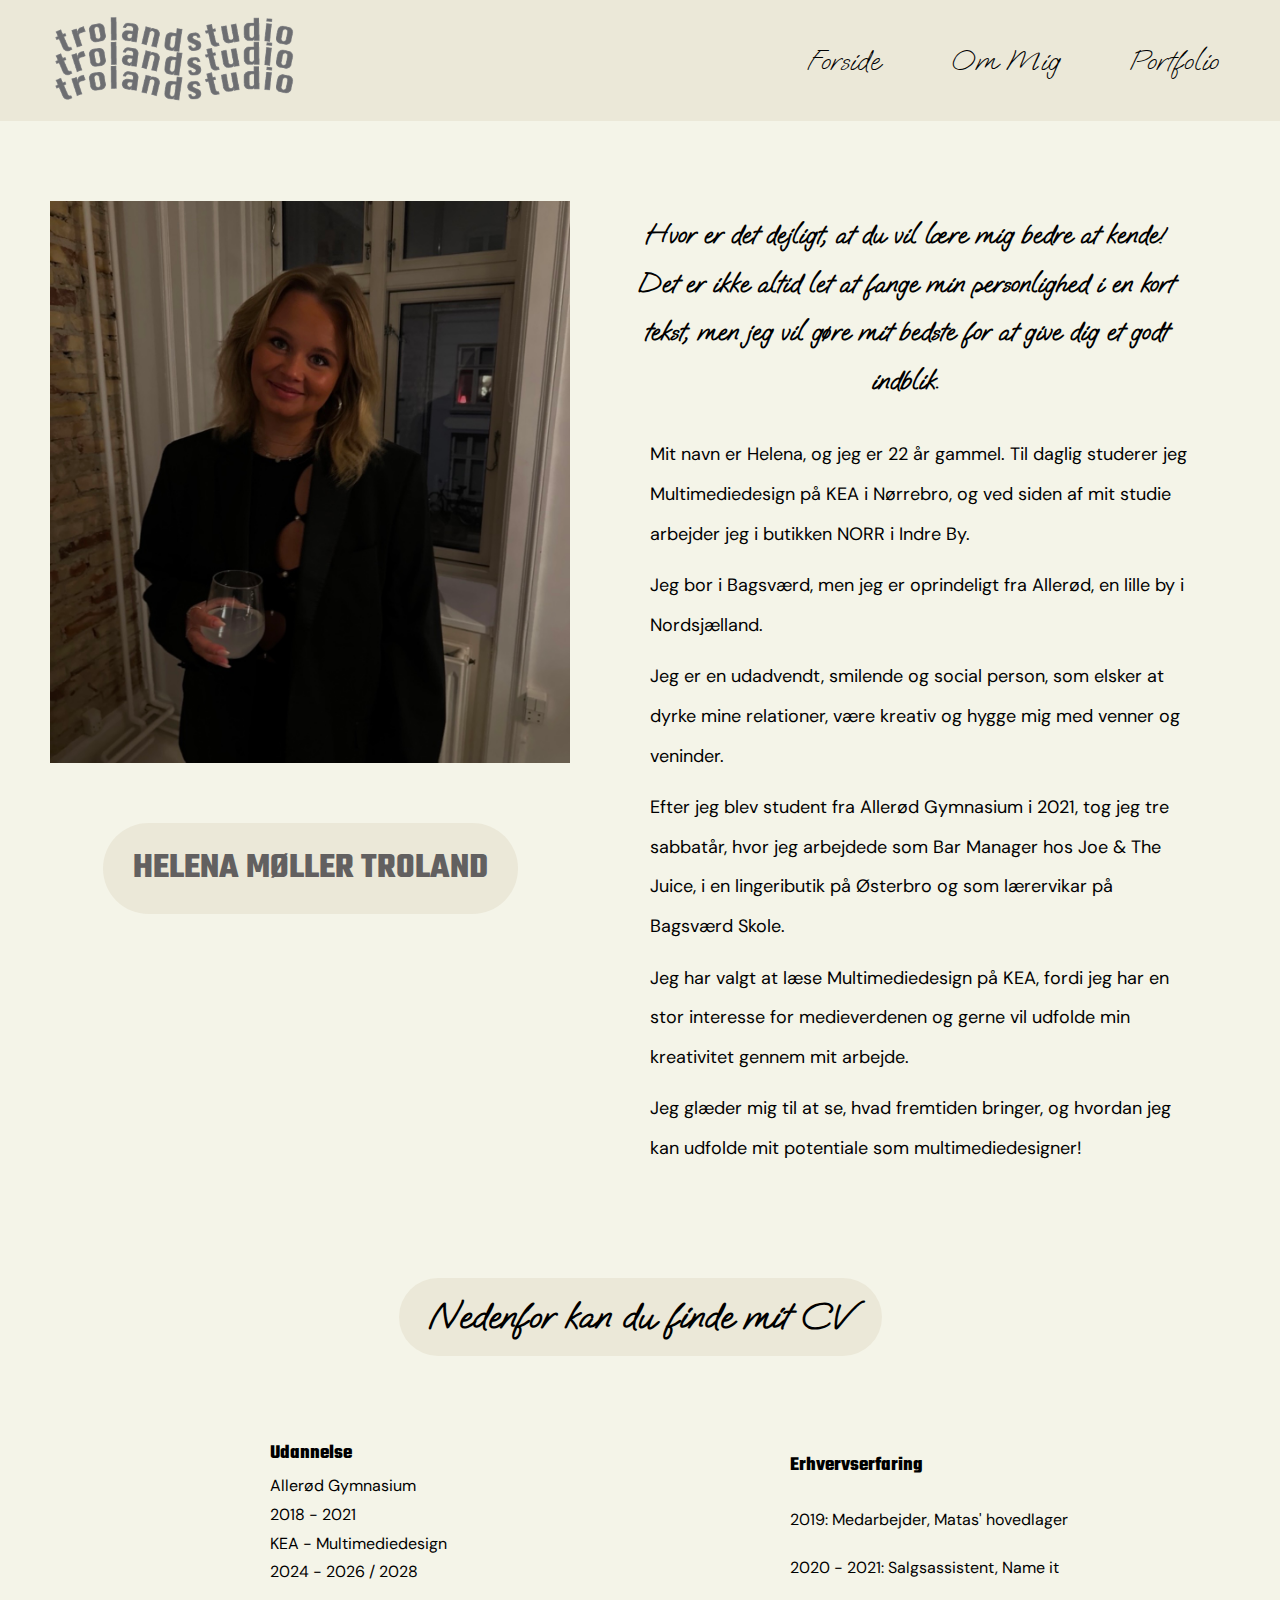
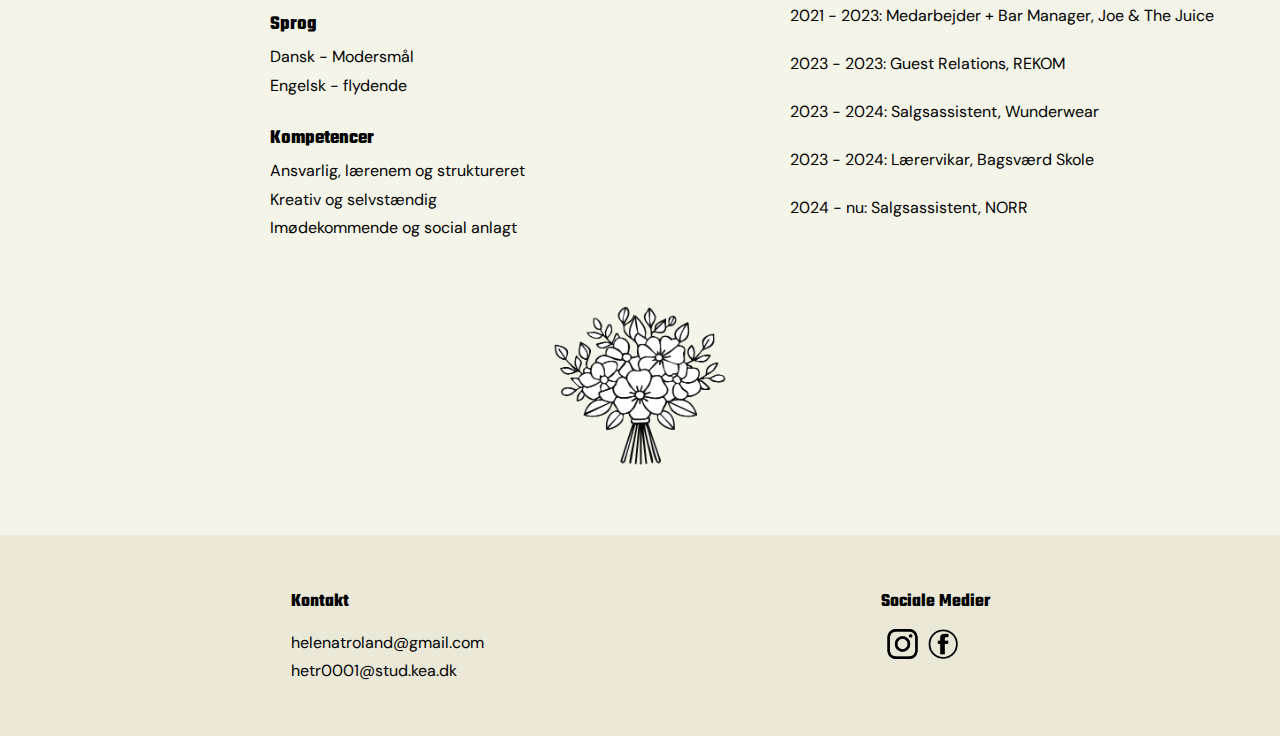
==== om mig.html @ 37560199 "ændringer" ====
<!DOCTYPE html>
<html lang="da">
  <head>
    <meta charset="UTF-8" />
    <meta name="viewport" content="width=device-width, initial-scale=1.0" />
    <!-- css -->
    <link rel="stylesheet" href="css/generel.css" />
    <link rel="stylesheet" href="css/style.css" />
    <!-- Fonte -->
    <link rel="preconnect" href="https://fonts.googleapis.com">
    <link rel="preconnect" href="https://fonts.gstatic.com" crossorigin>
    <link href="https://fonts.googleapis.com/css2?family=DM+Sans:ital,opsz,wght@0,9..40,100..1000;1,9..40,100..1000&family=Oooh+Baby&family=Teko:wght@300..700&display=swap" rel="stylesheet">
    <!-- Favicon -->
    <link rel="apple-touch-icon" sizes="180x180" href="favicon_io/apple-touch-icon.png">
    <link rel="icon" type="image/png" sizes="32x32" href="/favicon_io/favicon-32x32.png">
    <link rel="icon" type="image/png" sizes="16x16" href="favicon_io/favicon-16x16.png">
    <link rel="manifest" href="favicon_io/site.webmanifest">


    <title>Om Mig</title>
  </head>
  <body>
    <header>
      <div class="logo">
        <img src="billeder/logo_2.webp" alt="logo" />
      </div>
      <nav>
        <ul class="menu">
          <li>
            <a href="index.html" class="button-link">Forside</a>
          </li>
          <li>
            <a href="om mig.html" class="button-link">Om Mig</a>
          </li>
          <li>
            <a href="portfolio.html" class="button-link">Portfolio</a>
          </li>
        </ul>
        <div class="burger">
          <div class="line"></div>
          <div class="line"></div>
          <div class="line"></div>
        </div>
      </nav>
    </header>

  <body>
    <main>
      <div class="praesentation">
        <div class="portraet">
          <img src="billeder/portraet.webp" alt="portraet">
          <div class="navn_h1">
            <h1>HELENA MØLLER TROLAND</h1>
          </div>
        </div>
        <div class="om_mig_tekst">
          <div class="om_mig_tekst_1">
            <h2>Hvor er det dejligt, at du vil lære mig bedre at kende! Det er ikke altid let at fange min personlighed i en kort tekst, men jeg vil gøre mit bedste for at give dig et godt indblik.</h2>
          </div>
          <div class="om_mig_tekst_2">
            <p>Mit navn er Helena, og jeg er 22 år gammel. Til daglig studerer jeg Multimediedesign på KEA i Nørrebro, og ved siden af mit studie arbejder jeg i butikken NORR i Indre By.</p>
            <p>Jeg bor i Bagsværd, men jeg er oprindeligt fra Allerød, en lille by i Nordsjælland.</p>
            <p>Jeg er en udadvendt, smilende og social person, som elsker at dyrke mine relationer, være kreativ og hygge mig med venner og veninder.</p>
            <p>Efter jeg blev student fra Allerød Gymnasium i 2021, tog jeg tre sabbatår, hvor jeg arbejdede som Bar Manager hos Joe & The Juice, i en lingeributik på Østerbro og som lærervikar på Bagsværd Skole.</p>
            <p>Jeg har valgt at læse Multimediedesign på KEA, fordi jeg har en stor interesse for medieverdenen og gerne vil udfolde min kreativitet gennem mit arbejde.</p>
            <p>Jeg glæder mig til at se, hvad fremtiden bringer, og hvordan jeg kan udfolde mit potentiale som multimediedesigner!</p>
          </div>
        </div> 
  </div> 
<div class="cv">
  <div class="cv_h2">
    <h2>Nedenfor kan du finde mit CV</h2>
  </div>

  <div class="cv_content">
    <div class="venstre_cv">
      <div class="uddannelse">
        <h3>Udannelse</h3>
        <p>Allerød Gymnasium</p>
        <p>2018 - 2021</p>
        <p>KEA - Multimediedesign</p>
        <p>2024 - 2026 / 2028</p>
      </div>

      <div class="Sprog">
        <h3>Sprog</h3>
        <p>Dansk - Modersmål</p>
        <p>Engelsk - flydende</p>
      </div>

      <div class="Kompetencer">
        <h3>Kompetencer</h3>
        <p>Ansvarlig, lærenem og struktureret</p>
        <p>Kreativ og selvstændig</p>
        <p>Imødekommende og social anlagt</p>
      </div>
    </div>

    <div class="hoejre_cv">
      <div class="Erhvervserfaring">
        <h3>Erhvervserfaring</h3>
        <p>2019: Medarbejder, Matas' hovedlager</p>
        <p>2020 - 2021: Salgsassistent, Name it</p>
        <p>2021 - 2023: Medarbejder + Bar Manager, Joe & The Juice</p>
        <p>2023 - 2023: Guest Relations, REKOM</p>
        <p>2023 - 2024: Salgsassistent, Wunderwear</p>
        <p>2023 - 2024: Lærervikar, Bagsværd Skole</p>
        <p>2024 - nu: Salgsassistent, NORR</p>
      </div>
    </div>
  </div>
</div>
<div class="blomster">
  <img src="billeder/blomster.webp" alt="blomster">
</div>
    </main>

    <footer>
      <div class="footer">
      <div class="kontakt">
      <h3>Kontakt</h3>
      <p>helenatroland@gmail.com</p>
      <p>hetr0001@stud.kea.dk</p>
      </div>
      <div class="sociale medier">
        <h3> Sociale Medier</h3>
        <div class="gridikoner">
        <a href="https://www.instagram.com/"><img src="billeder/instagram.webp" alt="instagram" /></a>
        <a href=" https://www.facebook.com/login/?next=https%3A%2F%2Fwww.facebook.com%2F%3Flocale%3Dda_DK"><img src="billeder/facebook.webp" alt="facebook" /></a>
      </div>
        </div>
      </div>
    </footer>
    <script src="menu.js"></script>
  </body>
</html>
---- css/generel.css ----
/*************** Reset *********************/
* {
  margin: 0;
  padding: 0;
  box-sizing: border-box;
}

/* Fonte */

/* H1 + H3 + H4 font */
.teko-normal {
  font-family: "Teko", serif;
  font-optical-sizing: auto;
  font-weight: 300;
  font-style: normal;
}
/* H2 font */
.oooh-baby-regular {
  font-family: "Oooh Baby", serif;
  font-weight: 400;
  font-style: normal;
}

/* P font */
.dm-sans-normal {
  font-family: "DM Sans", serif;
  font-optical-sizing: auto;
  font-weight: 400;
  font-style: normal;
}
/* billeder bliver sat til max-width 100% */
img {
  max-width: 100%;
}

/* styling af body på alle sider */
body {
  background-color: rgb(244, 244, 232);
}

h1 {
  font-family: "Teko", serif;
}

h2 {
  font-family: "Oooh Baby", serif;
}

h3 {
  font-family: "Teko", serif;
}

h4 {
  font-family: "Teko", serif;
}

p {
  font-family: "DM Sans", serif;
}

/* alle links */
ul,
ol {
  list-style: none;
  margin: 0;
  padding: 0;
}

/* logo */
.logo {
  position: absolute;
  width: 200px;
  aspect-ratio: 450/120;
  margin-top: -10px;
}

/* Menu */
header {
  position: relative;
  top: 0;
  align-items: center;
  padding: 22px;
  background-color: rgb(235, 232, 216);
}

nav {
  display: flex;
  align-items: center;
  margin: 20px;
  flex-direction: row-reverse;
}

.menu {
  display: none; /* Skjuler menuen som standard */
  flex-direction: column; /* Laver den vertikal */
  position: absolute;
  top: 100px;
  right: 20px;
  background-color: rgb(235, 232, 216);
  border-radius: 5px;
  padding: 10px;
  gap: 20px;
  z-index: 10;
  list-style: none;
}

.menu li {
  margin-right: 20px;
}
.button-link {
  display: inline-block;
  color: black;
  text-align: center;
  text-decoration: none;
  font-size: 30px;
  cursor: pointer;
  font-family: "Oooh Baby", serif;
  transition: transform 0.2s; /* Animation */
}

/* hover effekt på menu */
.button-link:hover {
  transform: scale(1.3);
}

/* burgermenu */
.burger {
  display: flex;
  flex-direction: column;
  justify-content: space-between;
  height: 25px;
  width: 30px;
  cursor: pointer;
  background-color: rgb(235, 232, 216);
}

.burger .line {
  height: 3px;
  width: 100%;
  background-color: black;
  border-radius: 5px;
  transition: all 0.3s;
}

/* hover effekt på burgermenu (de tre linjer) - forstørres, når musen bliver kørt over */
.burger:hover {
  transform: scale(1.3);
}

/* Når menuen er åben */
.menu.active {
  display: flex;
}

/* footer */
.footer {
  display: flex; /* Brug Flexbox for at opdele i kolonner */
  flex-direction: column; /* Kolonnerne stables vertikalt på mobile enheder */
  padding: 50px;
  text-align: center;
  background-color: rgb(235, 232, 216);
  width: 100%; /* Sikrer, at footeren strækker sig over hele bredden */
  margin-top: 50px;
  line-height: 1.8;
}

/* footer links tyling */
.kontakt,
.sociale-medier {
  margin-bottom: 20px; /* Afstand mellem de to sektioner */
}

.kontakt h3,
.sociale-medier h3 {
  margin-bottom: 10px; /* Lidt afstand under overskrifterne */
}

.gridikoner img {
  height: 30px; /* Sætter højden til 30px */
  width: auto; /* Bevarer proportionerne ved at justere bredden automatisk */
  margin-top: 10px;
}

/* hover effekt på logoerne - forstørres, når musen bliver kørt over */
.gridikoner img:hover {
  transform: scale(1.3);
}

/* Til computersite */
@media screen and (min-width: 768px) {
  /* logo forstørres i computersite */
  .logo {
    width: 300px;
    margin-top: -25px;
  }
  /* burgermenu fjernes i computersite */
  .burger {
    display: none;
  }

  /* normal menu i computerversion */
  .menu {
    display: flex; /* Gør menuen synlig hele tiden */
    flex-direction: row;
    position: static;
    background: none;
    gap: 50px;
    padding: 0;
  }

  /* ændring i footer, så der kommer to kolonner i computerversion */
  .footer {
    flex-direction: row; /* Kolonnerne vises side om side på desktop */
    justify-content: center; /* Centrerer de to sektioner */
    text-align: left; /* Justerer tekst til venstre på desktop */
  }

  .kontakt,
  .sociale-medier {
    margin-bottom: 0; /* Fjern margin mellem kolonnerne på desktop */
    width: 50%; /* Giver begge sektioner plads til at være side om side */
  }
}
---- css/style.css ----
/*************** Reset *********************/
* {
  margin: 0;
  padding: 0;
  box-sizing: border-box;
}

/* Forside */
.index_tekst {
  color: rgb(98, 96, 96);
  text-align: center;
  font-size: 16px;
  margin-top: 50px;
  margin-bottom: 40px;
  margin-left: 20px;
  margin-right: 20px;
}

.index_billede {
  aspect-ratio: 980/640;
  margin: 30px;
  margin-bottom: 70px;
}

.link_til_om_mig_tekst {
  font-size: 18px;
  margin: 30px;
  line-height: 1.8;
  text-align: center;
}

.om_mig_link {
  color: black;
  font-size: 20px;
  margin-top: 50px;
  background-color: rgb(235, 232, 216);
  padding: 3px 3px; /* Tilføjer afstand i baggrunden */
  border-radius: 70px; /* runder hjørnerne */
  margin: 70px;
  text-decoration: none;
  text-align: center;
}
/* hover effekt på 'om mig' linket, så det forstørres, når musen kører over */
.om_mig_link h3:hover {
  transform: scale(1.3);
}

/* Om mig side */
.navn_h1 {
  color: rgb(98, 96, 96);
  text-align: center;
  margin: 15px;
  font-size: 18px;
  background-color: rgb(235, 232, 216);
  padding: 3px 3px; /* Tilføjer afstand i baggrunden */
  border-radius: 70px; /* runder hjørnerne */
}
/* justering af overskriftsteksten */
.om_mig_tekst_1 {
  text-align: center;
  margin-left: 30px;
  margin-right: 30px;
  margin-top: 30px;
  margin-bottom: 30px;
  font-size: 18px;
  line-height: 1.8;
}

/* justering af teksten */
.om_mig_tekst_2 {
  font-size: 18px;
  line-height: 1.8;
  margin: 30px;
  text-align: left;
  margin-bottom: 20px;
}
/* afstand mellem sektionerne i teksten */
.om_mig_tekst_2 p {
  margin-bottom: 12px;
}

.blomster {
  aspect-ratio: 390/360;
  width: 30%;
  display: block; /* Gør billedet til et blokniveau-element */
  margin: 0 auto; /* Centrerer billedet horisontalt */
  max-width: 100%; /* Sikrer, at billedet ikke bliver større end containeren */
}

/* Om mig side - CV */
/* CV container */
.cv {
  padding: 20px;
}
/* CV indhold */
.cv_content {
  display: flex; /* Brug Flexbox for at opdele i kolonner */
  justify-content: space-between; /* Sørg for at kolonnerne er adskilt */
  gap: 20px; /* Giv lidt afstand mellem kolonnerne */
}

.cv_h2 {
  text-align: center;
  margin-top: 10px;
  margin-bottom: 60px;
  font-size: 22px;
  background-color: rgb(235, 232, 216);
  padding: 3px 3px; /* Tilføjer afstand i baggrunden */
  border-radius: 70px; /* runder hjørnerne */
}

/* Venstre kolonne */
.venstre_cv {
  flex: 1; /* Kolonnen fylder lige så meget som den anden */
}

/* Højre kolonne */
.hoejre_cv {
  flex: 1; /* Kolonnen fylder lige så meget som den anden */
}

.cv {
  line-height: 1.8;
  font-size: 15px;
  text-align: left;
}

.cv h3 {
  font-size: 20px;
}

/* Styling af individuelle sektioner til CV */
.uddannelse,
.Sprog,
.Kompetencer,
.Erhvervserfaring {
  margin-bottom: 20px; /* Afstand mellem sektioner */
}

/* justering på portfolio-siden */

/* justering af h1 på portfolio-siden */
.portfolio h1 {
  color: rgb(98, 96, 96);
  font-size: 60px;
  text-align: center;
  margin-top: 40px;
  margin-bottom: 10px;
}

/* justering af h2 på portfolio-siden */
.portfolio h2 {
  text-align: center;
  line-height: 1.8;
  margin-left: 25px;
  margin-right: 25px;
  margin-bottom: -10px; /* gør afstanden mindre mellem h2 og h4 overskriften */
}

.portfolio h3 {
  text-decoration: none; /* Sørger for, at der ikke er nogen understrikning */
  color: black;
  font-size: 22px;
  text-align: center;
  margin-top: 15px;
  margin-bottom: 20px;
  margin-left: 70px;
  margin-right: 70px;
  background-color: rgb(235, 232, 216);
  border-radius: 70px; /* runder hjørnerne */
}

/* hover effekt på de forskellige portfolio links til mine gamle sites, så linksene forstørres, når musen kører over */
.portfolio h3:hover {
  transform: scale(1.2);
}

/* fjerner stregen under linksene */
.portfolio a {
  text-decoration: none; /* Fjerner også stregen på eventuelle links */
}

/* justering af overskrifter til mine gamle sites på portfolio-side */
.portfolio h4 {
  font-size: 25px;
  text-align: center;
  margin-top: 60px;
  text-decoration: underline;
  margin-left: 20px;
  margin-right: 20px;
}

/* justering af p tekst på portfolio-side */
.portfolio p {
  line-height: 1.8;
  margin-left: 30px;
  margin-right: 30px;
  margin-top: 10px;
  margin-bottom: 20px;
}

/* justering af alle billeder på portfolio-siden */
.portfolio img {
  width: 90%;
  margin-left: 25px; /* centrerer billederne */
}

/* Til computersite */
@media screen and (min-width: 768px) {
  /* forstørrer og centrerer teksten i computersite - tekst del 1, forside */
  .index_tekst {
    width: 50%;
    text-align: center;
    margin: 0 auto; /* Centrer teksten */
    padding-top: 80px;
    font-size: 22px;
  }

  /* forstørrer billede og centerer det i computersite, forside */
  .index_billede {
    width: 800px;
    margin: 0 auto; /* Centrerer billedet vandret */
    display: block; /* Gør det muligt at centrere blok-elementer som billeder */
  }

  /* forstørrer og centrerer teksten i computersite - tekst del 2, forside */
  .link_til_om_mig_tekst {
    width: 70%; /* Juster bredden */
    margin: 0 auto; /* Vandret centrering */
    text-align: center; /* Centrer teksten inden i elementet */
    padding-top: 70px;
    padding-bottom: 30px;
    font-size: 20px;
  }

  /* gør teksten større og gør baggrunden omkring mindre + centrerer elementet på siden */
  .om_mig_link {
    font-size: 28px;
    display: block; /* Gør det til et blokniveau-element */
    padding: 5px 30px;
    margin: 20px auto; /* Centrerer elementet vandret */
    text-align: center; /* Centrerer teksten inden i elementet */
    width: fit-content; /* Begræns bredden til indholdet, så baggrunden ikke er kæmpe stor */
  }

  /* ændrer afstanden fra link til footer i computersite - KUN på forsiden! */
  .footer_kun_index {
    margin-top: 120px;
  }

  /* Rettelser på om 'mig side' til forstørrelse af billede og lave to kolonner */
  .praesentation {
    display: flex; /* Gør containeren fleksibel */
    justify-content: space-between; /* Fordeler pladsen mellem venstre og højre sektion */
    padding: 50px; /* Indre margin */
  }

  /* billede af mig - sat i den ene kolonne */
  .portraet {
    display: flex;
    flex-direction: column; /* Stabler billedet og navnet vertikalt */
    align-items: center; /* Centrerer både billedet og navnet */
    flex: 1; /* Tildeler plads til venstre sektion */
  }

  /* rettelser til om mig side til computersite */
  .portraet img {
    margin-top: 30px;
    width: 700px; /* Gør billedet større */
    height: auto; /* Bevarer billedets proportioner */
  }

  /* tekst med navn under billedet */
  .navn_h1 {
    margin-top: 60px; /* Skaber luft mellem billedet og navnet */
    text-align: center; /* Centrerer navnet */
    padding: 20px 30px;
  }

  /* samlede rettelser til de to tekster */
  .om_mig_tekst_1,
  .om_mig_tekst_2 {
    flex: 1; /* Giver lidt plads til teksten */
    max-width: 550px; /* Begrænser bredden af teksten */
    margin-bottom: 20px; /* Skaber afstand mellem de to tekstbokse */
  }
  /* rettelser til tekst 1 */
  .om_mig_tekst_1 {
    text-align: center;
    margin-top: 40px;
    margin-left: 60px;
  }

  /* rettelser til tekst 2 i computersite */
  .om_mig_tekst_2 {
    line-height: 2.2;
    margin-left: 80px;
  }

  /* rettelser til cv overskrift i computersite */
  .cv_h2 {
    font-size: 25px;
    display: block; /* Gør det til et blokniveau-element */
    padding: 5px 30px;
    margin: 20px auto; /* Centrerer elementet vandret */
    text-align: center; /* Centrerer teksten inden i elementet */
    width: fit-content; /* Begræns bredden til indholdet, så baggrunden ikke er kæmpe stor */
  }

  .cv_content {
    display: flex; /* Gør det muligt at bruge flexbox */
    justify-content: center; /* Centrerer kolonnerne */
    align-items: flex-start; /* Justerer indholdet i kolonnerne til toppen */
    font-size: 16px; /* gør skriften lidt større */
    margin-top: 80px; /* mere afstand mellem overskriften og teksten */
    gap: 50px; /* Afstand mellem kolonnerne */
    margin-left: 250px; /* rykker teksten ind på midten mens det stadig står læseligt fra venstre side */
  }
  .hoejre_cv {
    line-height: 3; /* øger afstanden mellem tekst, så det fylder mere og passer med venstre_cv i højden af linjerne */
  }

  .blomster {
    width: 15%;
  }
}
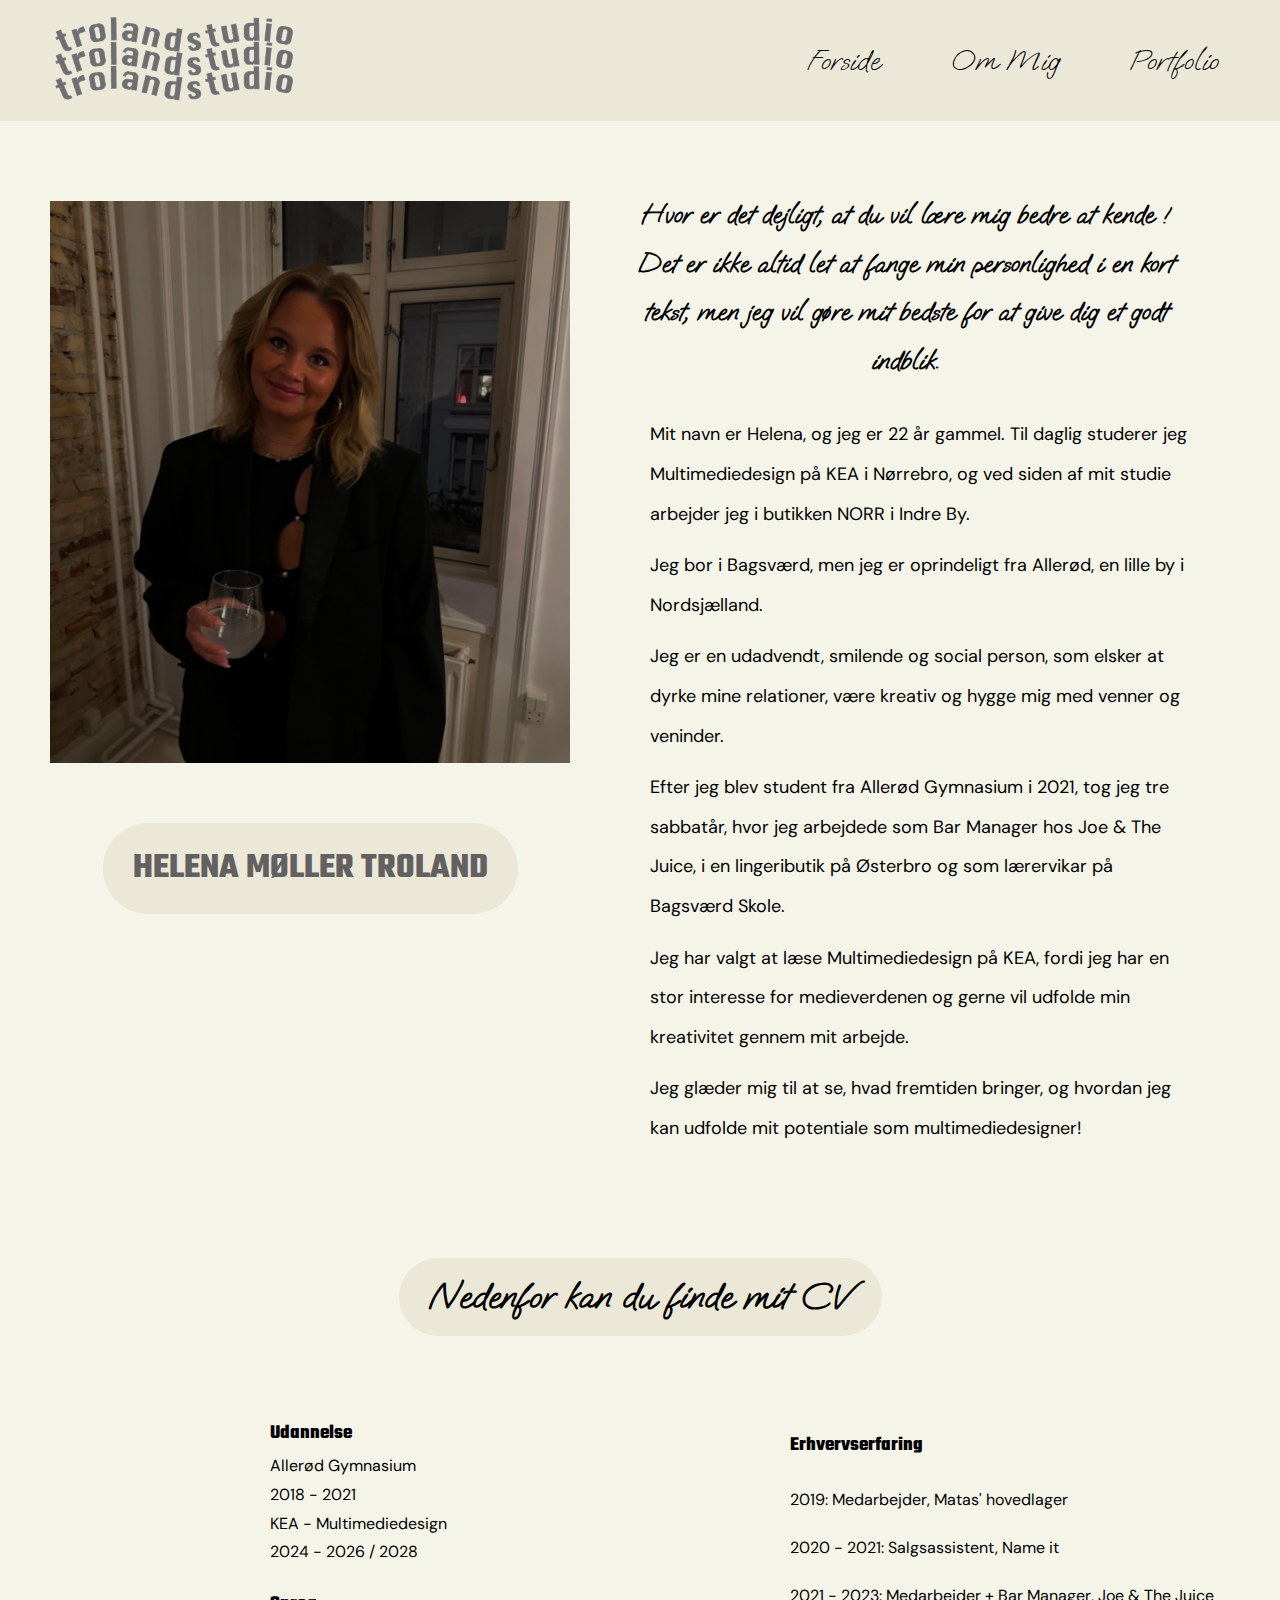
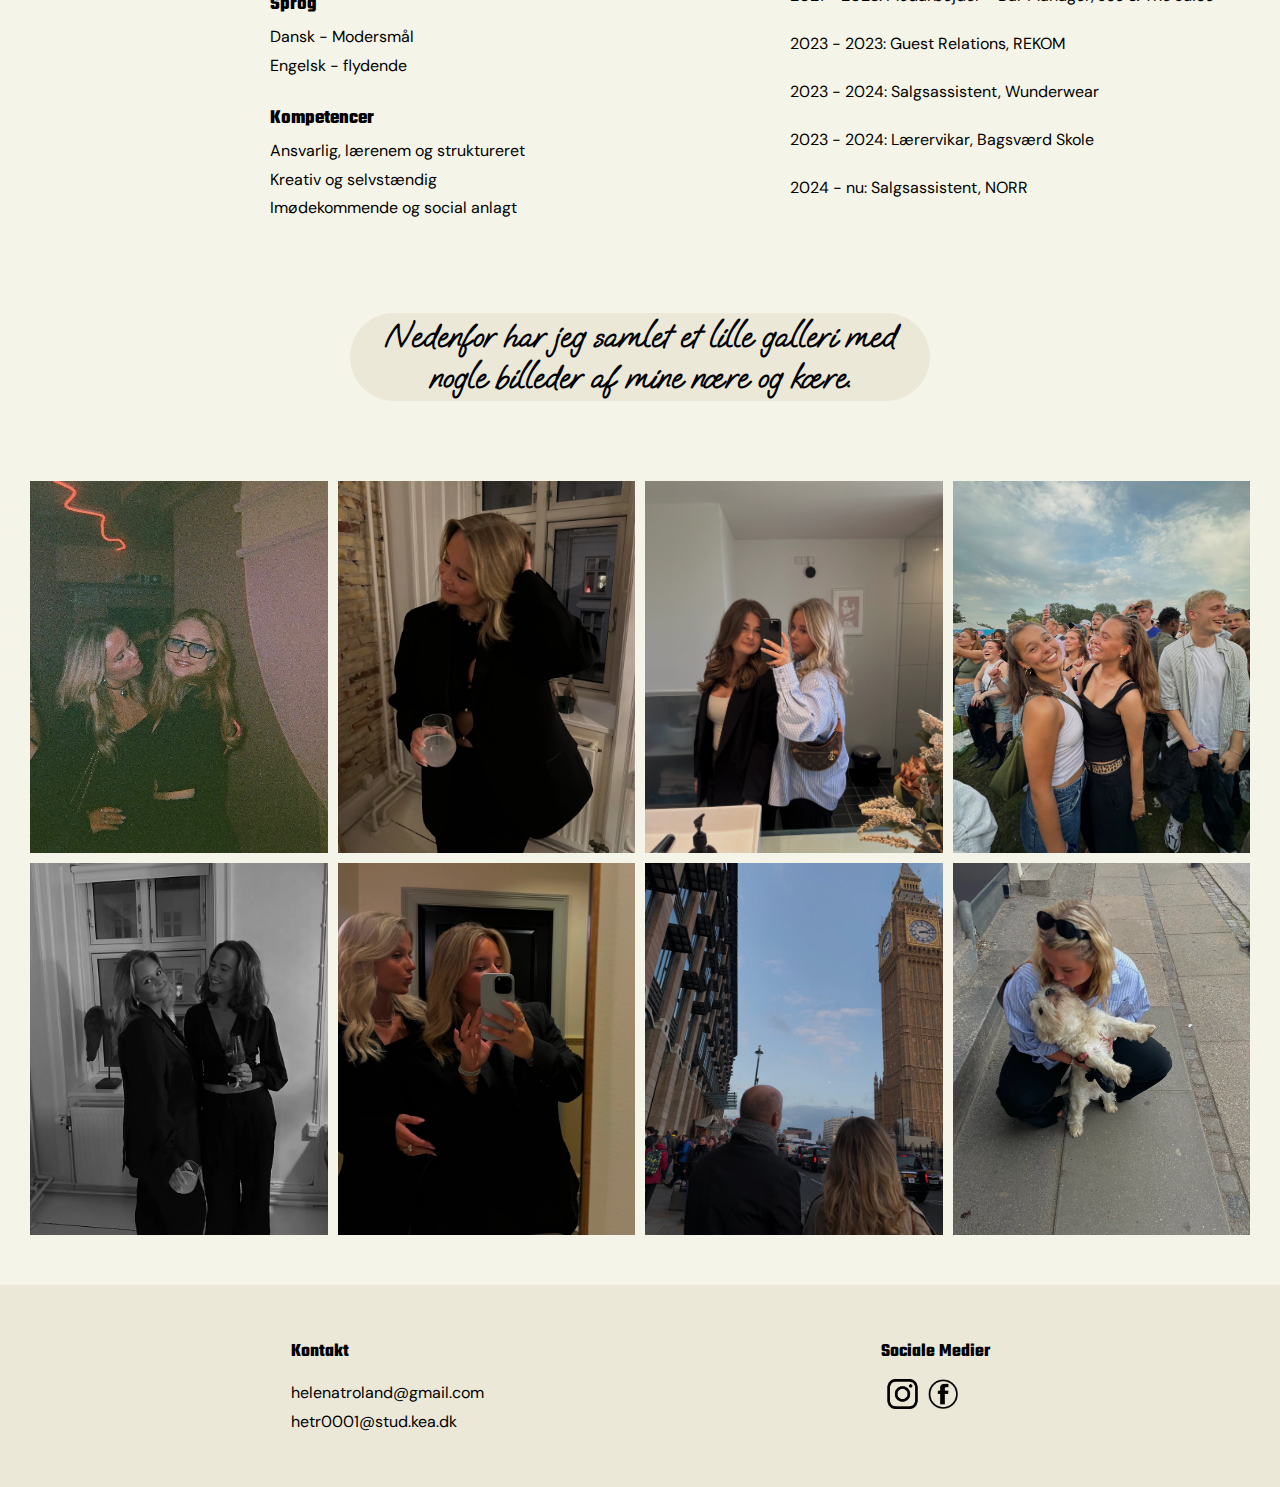
==== commit 7c2bb2c4: ".billeder" ====
--- a/om mig.html
+++ b/om mig.html
@@ -55,7 +55,7 @@
         </div>
         <div class="om_mig_tekst">
           <div class="om_mig_tekst_1">
-            <h2>Hvor er det dejligt, at du vil lære mig bedre at kende! Det er ikke altid let at fange min personlighed i en kort tekst, men jeg vil gøre mit bedste for at give dig et godt indblik.</h2>
+            <h2>Hvor er det dejligt, at du vil lære mig bedre at kende ! Det er ikke altid let at fange min personlighed i en kort tekst, men jeg vil gøre mit bedste for at give dig et godt indblik.</h2>
           </div>
           <div class="om_mig_tekst_2">
             <p>Mit navn er Helena, og jeg er 22 år gammel. Til daglig studerer jeg Multimediedesign på KEA i Nørrebro, og ved siden af mit studie arbejder jeg i butikken NORR i Indre By.</p>
@@ -110,9 +110,21 @@
     </div>
   </div>
 </div>
-<div class="blomster">
-  <img src="billeder/blomster.webp" alt="blomster">
+
+<div class="galleri_tekst">
+  <h2>Nedenfor har jeg samlet et lille galleri med nogle billeder af mine nære og kære.</h2>
 </div>
+<div class="galleri">
+  <img src="billeder/galleri_1.webp" alt="galleri_1">
+  <img src="billeder/galleri_2.webp" alt="galleri_2">
+  <img src="billeder/galleri_3.webp" alt="galleri_3">
+  <img src="billeder/galleri_4.webp" alt="galleri_4">
+  <img src="billeder/galleri_5.webp" alt="galleri_5">
+  <img src="billeder/galleri_6.webp" alt="galleri_6">
+  <img src="billeder/galleri_7.webp" alt="galleri_7">
+  <img src="billeder/galleri_8.webp" alt="galleri_8">
+</div>
+
     </main>
 
     <footer>
--- a/css/style.css
+++ b/css/style.css
@@ -77,14 +77,6 @@
 /* afstand mellem sektionerne i teksten */
 .om_mig_tekst_2 p {
   margin-bottom: 12px;
-}
-
-.blomster {
-  aspect-ratio: 390/360;
-  width: 30%;
-  display: block; /* Gør billedet til et blokniveau-element */
-  margin: 0 auto; /* Centrerer billedet horisontalt */
-  max-width: 100%; /* Sikrer, at billedet ikke bliver større end containeren */
 }
 
 /* Om mig side - CV */
@@ -137,6 +129,30 @@
   margin-bottom: 20px; /* Afstand mellem sektioner */
 }
 
+.galleri_tekst {
+  text-align: center;
+  margin-left: 30px;
+  margin-right: 30px;
+  margin-bottom: 40px;
+  background-color: rgb(235, 232, 216);
+  padding: 3px 20px; /* Tilføjer afstand i baggrunden */
+  border-radius: 70px; /* runder hjørnerne */
+}
+
+.galleri {
+  display: grid;
+  gap: 10px; /* Afstand mellem billederne */
+  grid-template-columns: repeat(2, 1fr); /* To kolonner som standard (mobilversion) */
+  margin-left: 10px;
+  margin-right: 10px;
+  margin-bottom: -30px; /* Gør afstanden fra de sidste billeder til footeren mindre */
+}
+
+.galleri img {
+  width: 100%; /* Sørger for, at billederne fylder deres celler */
+  height: auto; /* Bevarer billedets proportioner */
+}
+
 /* justering på portfolio-siden */
 
 /* justering af h1 på portfolio-siden */
@@ -152,9 +168,27 @@
 .portfolio h2 {
   text-align: center;
   line-height: 1.8;
+  margin-top: 10px; /* justering af afstanden mellem de forskellige h2'er i samme felt */
   margin-left: 25px;
   margin-right: 25px;
   margin-bottom: -10px; /* gør afstanden mindre mellem h2 og h4 overskriften */
+}
+
+/* justering af illustration på portfolio-side */
+.portfolio_billede {
+  aspect-ratio: 800/410;
+  margin-top: 40px;
+  margin-bottom: -30px; /* mindsker afstanden mellem billede og følgende overskrift */
+}
+
+/* justering af overskrifter til mine gamle sites på portfolio-side */
+.portfolio h4 {
+  font-size: 25px;
+  text-align: center;
+  margin-top: 60px;
+  text-decoration: underline;
+  margin-left: 20px;
+  margin-right: 20px;
 }
 
 .portfolio h3 {
@@ -178,16 +212,6 @@
 /* fjerner stregen under linksene */
 .portfolio a {
   text-decoration: none; /* Fjerner også stregen på eventuelle links */
-}
-
-/* justering af overskrifter til mine gamle sites på portfolio-side */
-.portfolio h4 {
-  font-size: 25px;
-  text-align: center;
-  margin-top: 60px;
-  text-decoration: underline;
-  margin-left: 20px;
-  margin-right: 20px;
 }
 
 /* justering af p tekst på portfolio-side */
@@ -287,7 +311,7 @@
   /* rettelser til tekst 1 */
   .om_mig_tekst_1 {
     text-align: center;
-    margin-top: 40px;
+    margin-top: 20px;
     margin-left: 60px;
   }
 
@@ -307,6 +331,7 @@
     width: fit-content; /* Begræns bredden til indholdet, så baggrunden ikke er kæmpe stor */
   }
 
+  /* rettelser til cv indhold i computersite */
   .cv_content {
     display: flex; /* Gør det muligt at bruge flexbox */
     justify-content: center; /* Centrerer kolonnerne */
@@ -316,11 +341,24 @@
     gap: 50px; /* Afstand mellem kolonnerne */
     margin-left: 250px; /* rykker teksten ind på midten mens det stadig står læseligt fra venstre side */
   }
+
+  /* rettelser til højre cv kolonne indhold i computersite */
   .hoejre_cv {
     line-height: 3; /* øger afstanden mellem tekst, så det fylder mere og passer med venstre_cv i højden af linjerne */
   }
 
-  .blomster {
-    width: 15%;
-  }
-}
+  /* rettelser til galleri tekst i computersite */
+  .galleri_tekst {
+    font-size: 22px;
+    margin-left: 350px;
+    margin-right: 350px;
+    margin-top: 50px;
+    margin-bottom: 80px;
+  }
+
+  /* rettelser til galleri billeder i computersite */
+  .galleri {
+    grid-template-columns: repeat(4, 1fr); /* Fire kolonner på større skærme */
+    margin: 30px;
+  }
+}
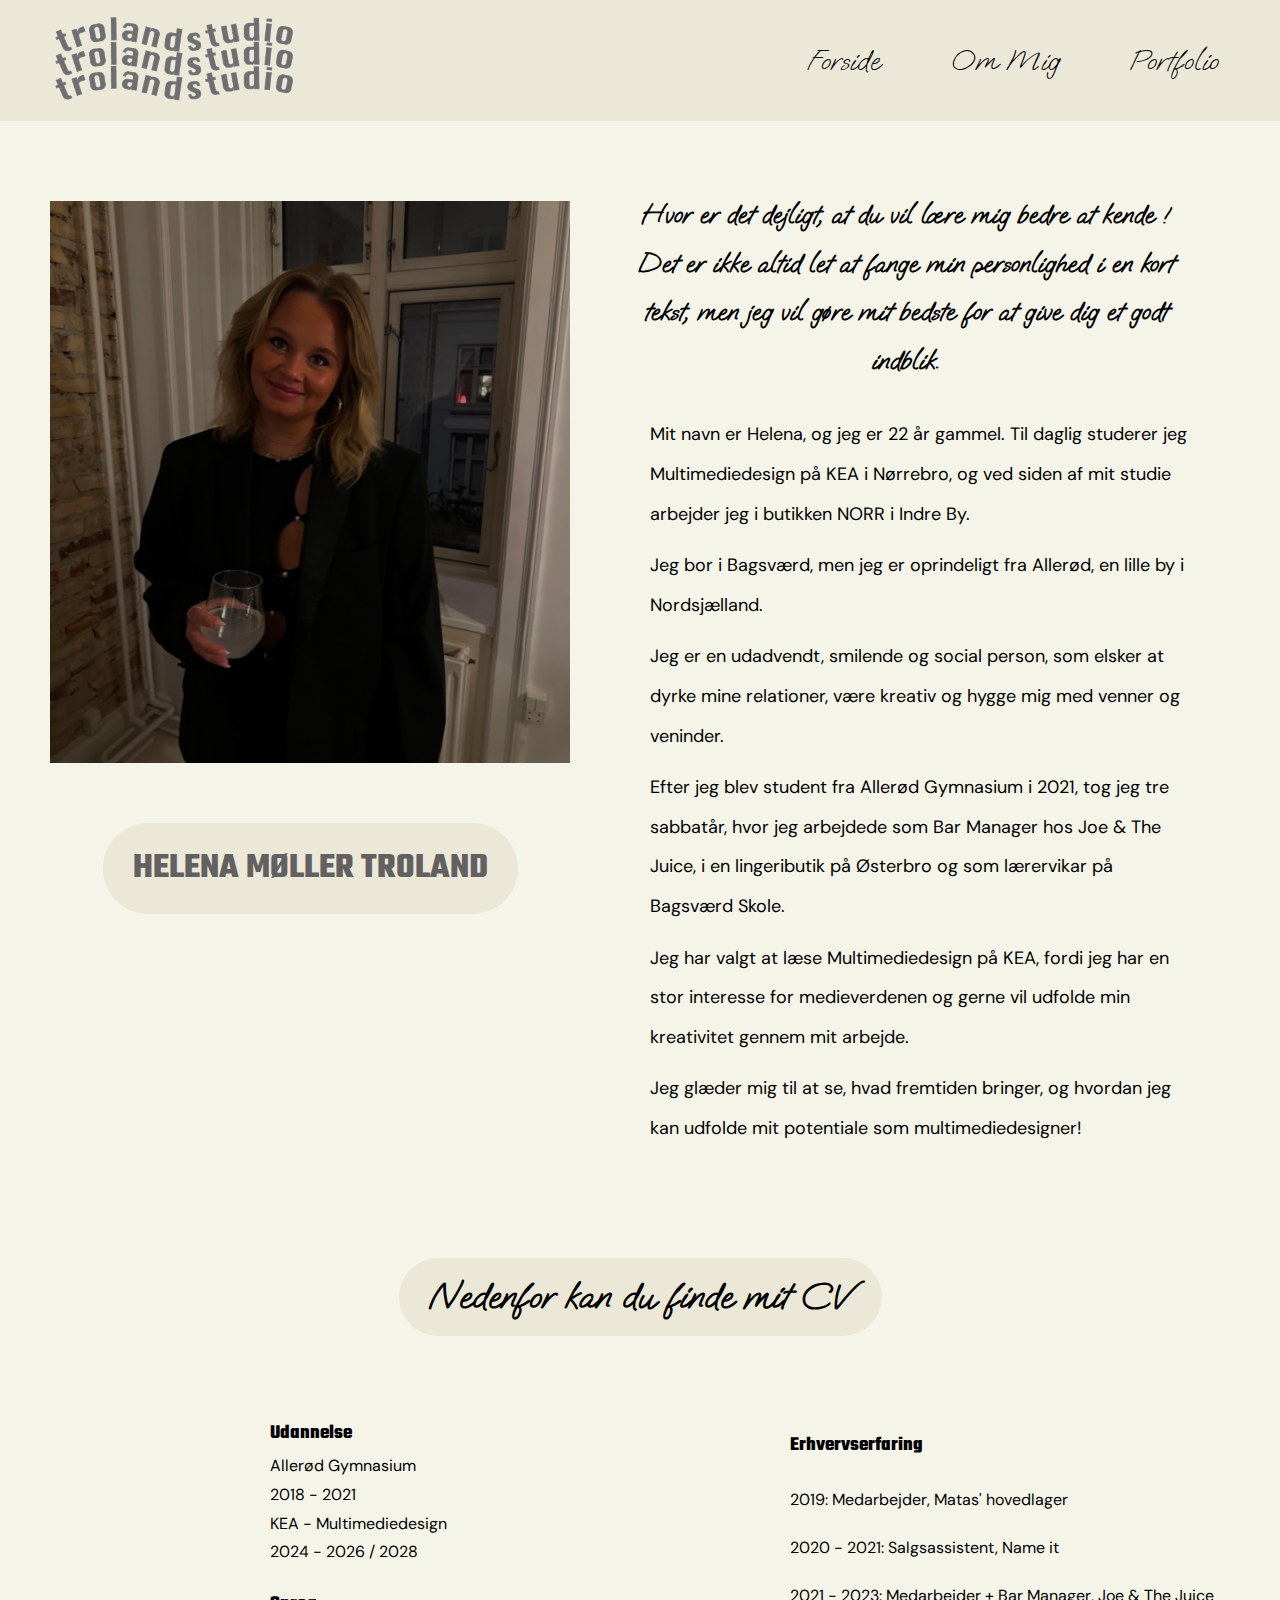
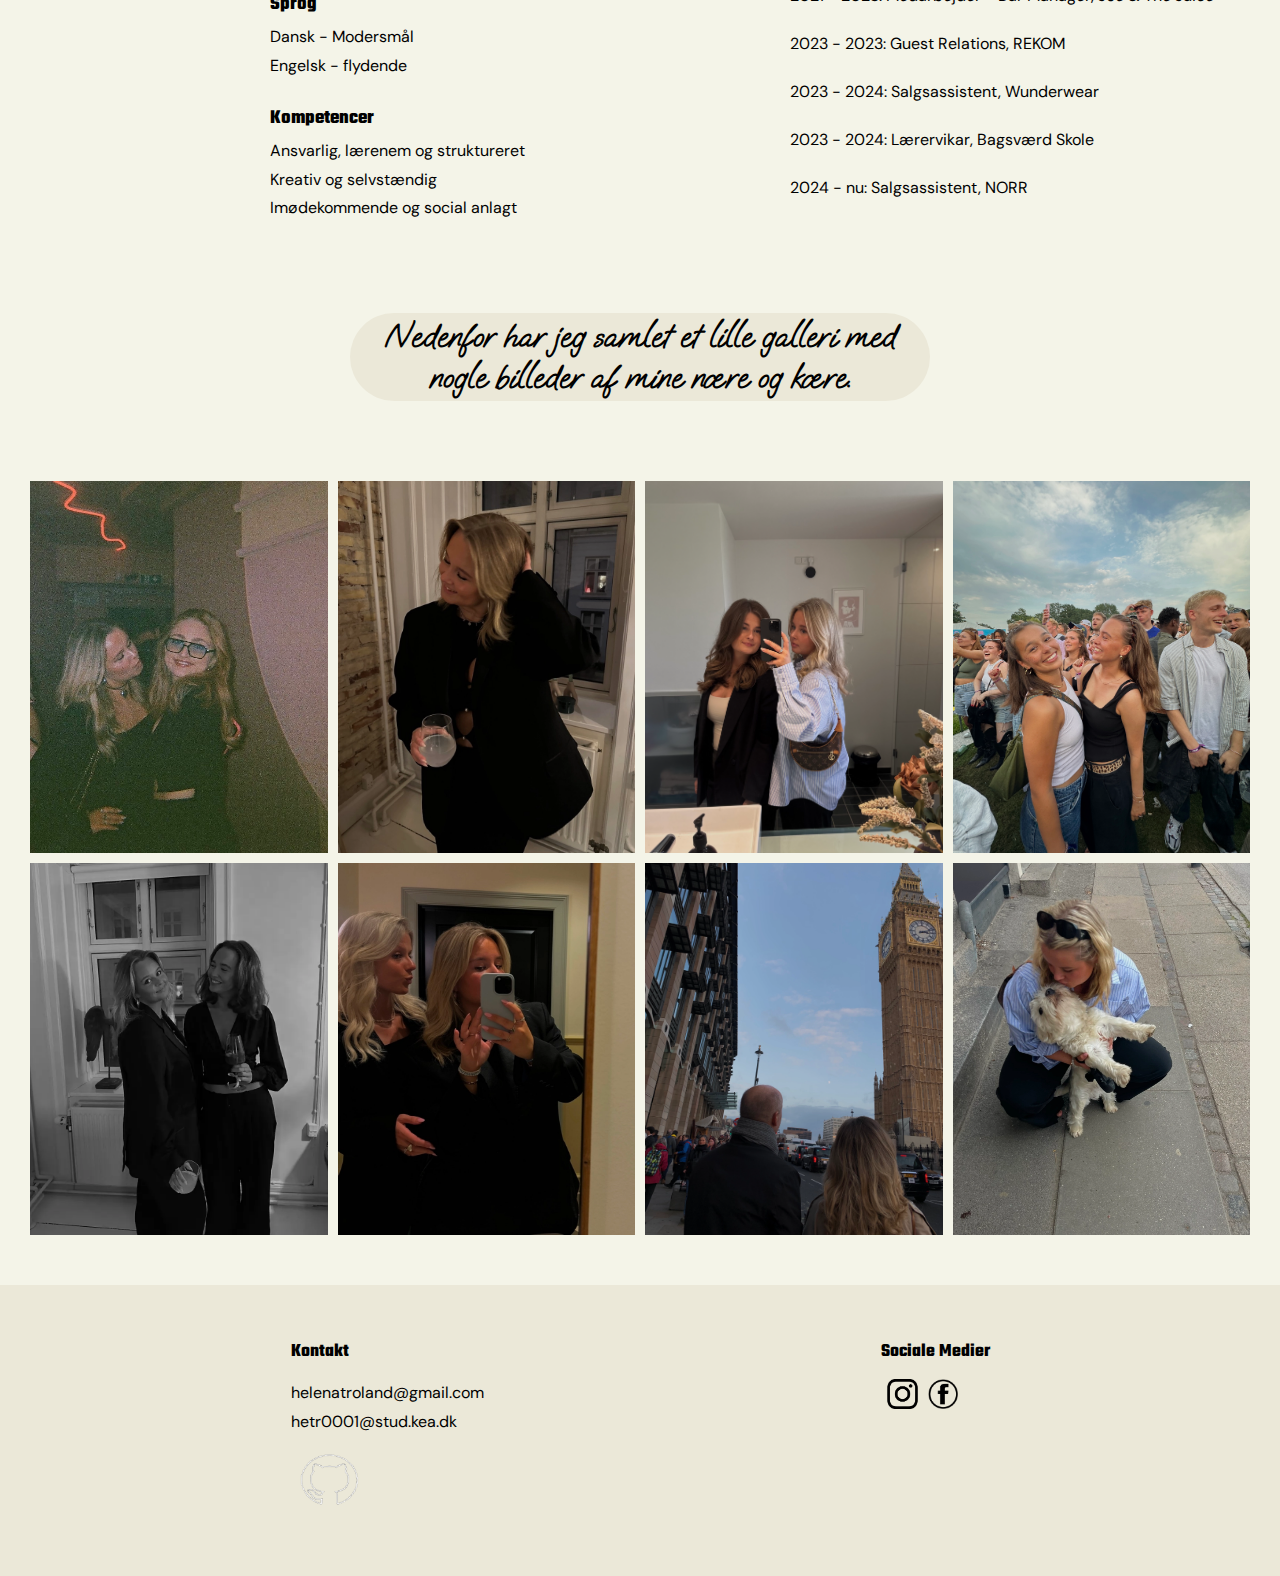
==== commit 718dca6d: "links" ====
--- a/om mig.html
+++ b/om mig.html
@@ -133,12 +133,15 @@
       <h3>Kontakt</h3>
       <p>helenatroland@gmail.com</p>
       <p>hetr0001@stud.kea.dk</p>
-      </div>
+      <div class="github_image">
+      <a href="https://github.com/Helenatroland/Portfolioeksamen.git"><img src="billeder/github_image.webp" alt="github_image" /></a>
+    </div>
+  </div>
       <div class="sociale medier">
         <h3> Sociale Medier</h3>
         <div class="gridikoner">
-        <a href="https://www.instagram.com/"><img src="billeder/instagram.webp" alt="instagram" /></a>
-        <a href=" https://www.facebook.com/login/?next=https%3A%2F%2Fwww.facebook.com%2F%3Flocale%3Dda_DK"><img src="billeder/facebook.webp" alt="facebook" /></a>
+        <a href="https://www.instagram.com/helenatroland?igsh=MW85NmVhODNwdDB5OQ%3D%3D&utm_source=qr"><img src="billeder/instagram.webp" alt="instagram" /></a>
+        <a href=" https://www.facebook.com/share/18H1uPvXxd/?mibextid=wwXIfr"><img src="billeder/facebook.webp" alt="facebook" /></a>
       </div>
         </div>
       </div>
--- a/css/generel.css
+++ b/css/generel.css
@@ -175,6 +175,17 @@
   margin-bottom: 10px; /* Lidt afstand under overskrifterne */
 }
 
+/* Ændring af github logo */
+.github_image img {
+  height: 80px; /* Sætter højden til 80px */
+  width: auto; /* Bevarer proportionerne ved at justere bredden automatisk */
+}
+/* hover effekt på github logo - forstørres, når musen bliver kørt over */
+.github_image img:hover {
+  transform: scale(1.3);
+}
+
+/* Ændring af logoerne */
 .gridikoner img {
   height: 30px; /* Sætter højden til 30px */
   width: auto; /* Bevarer proportionerne ved at justere bredden automatisk */
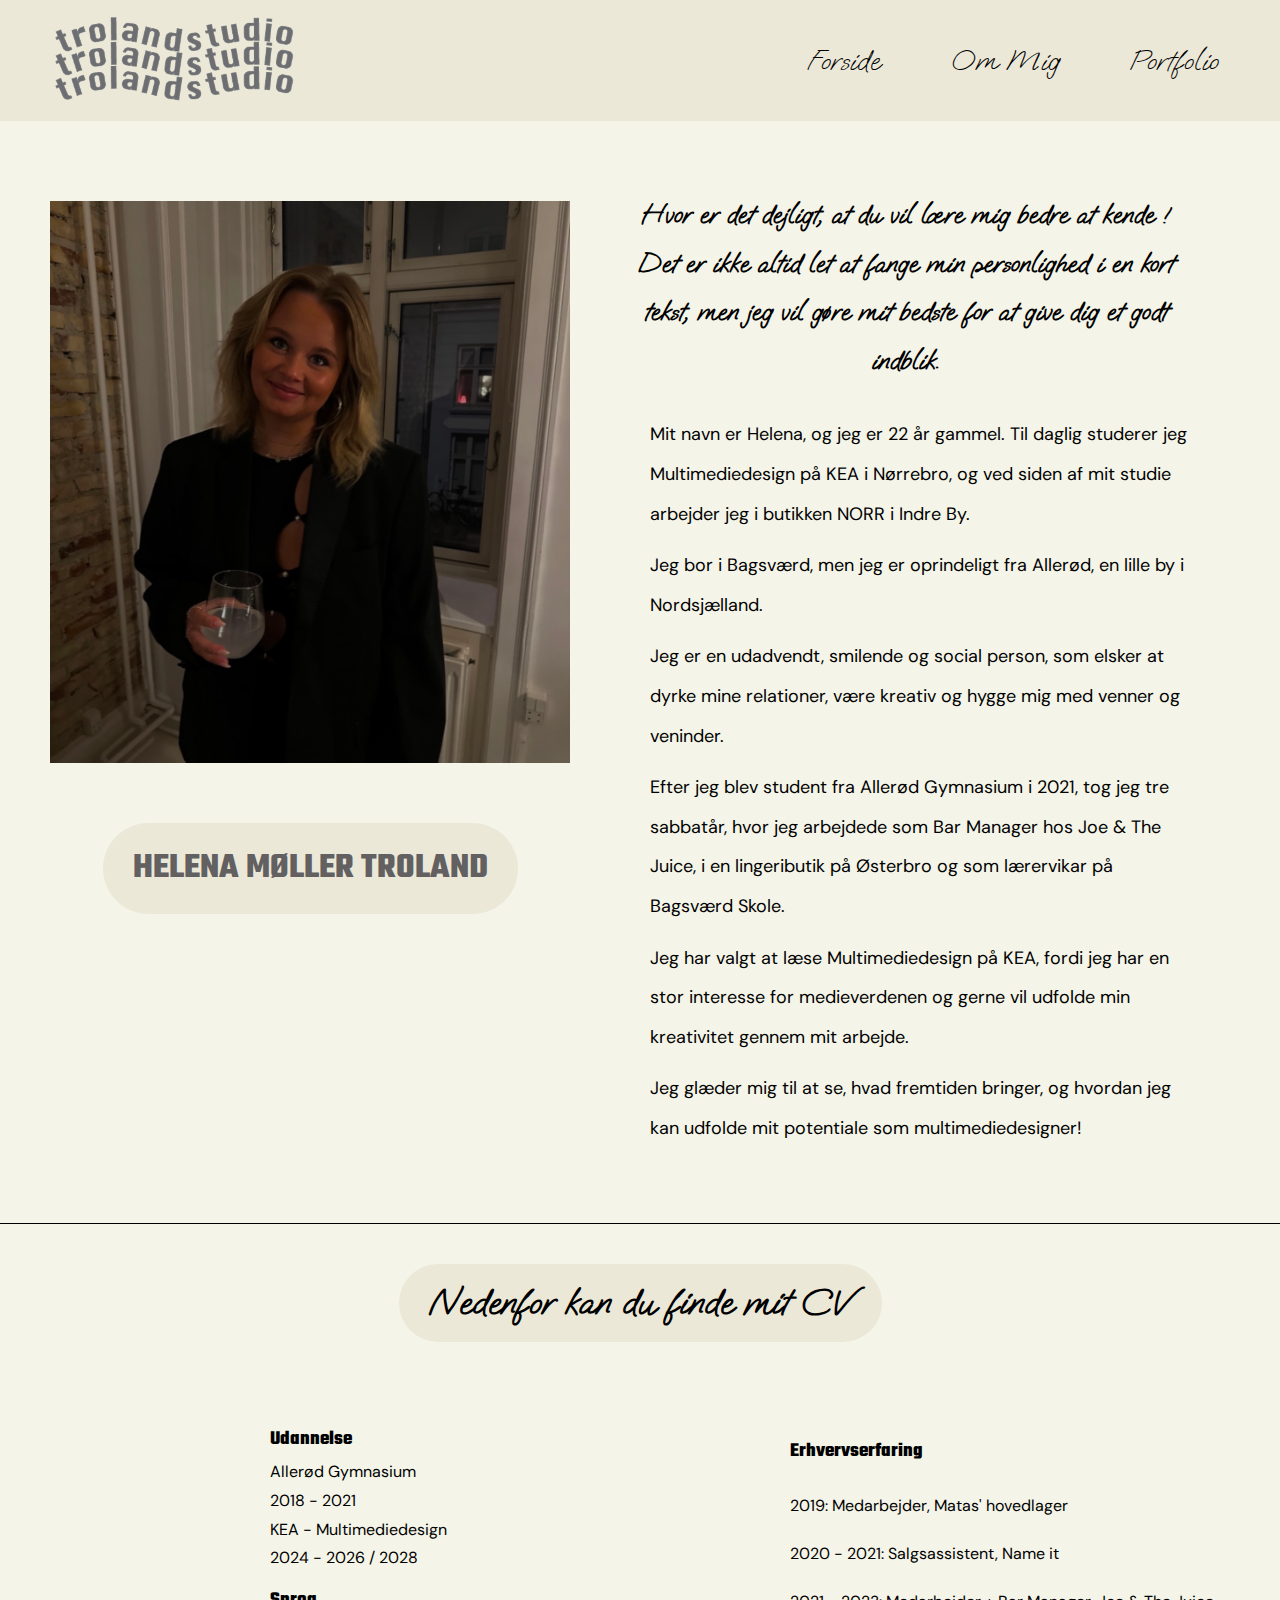
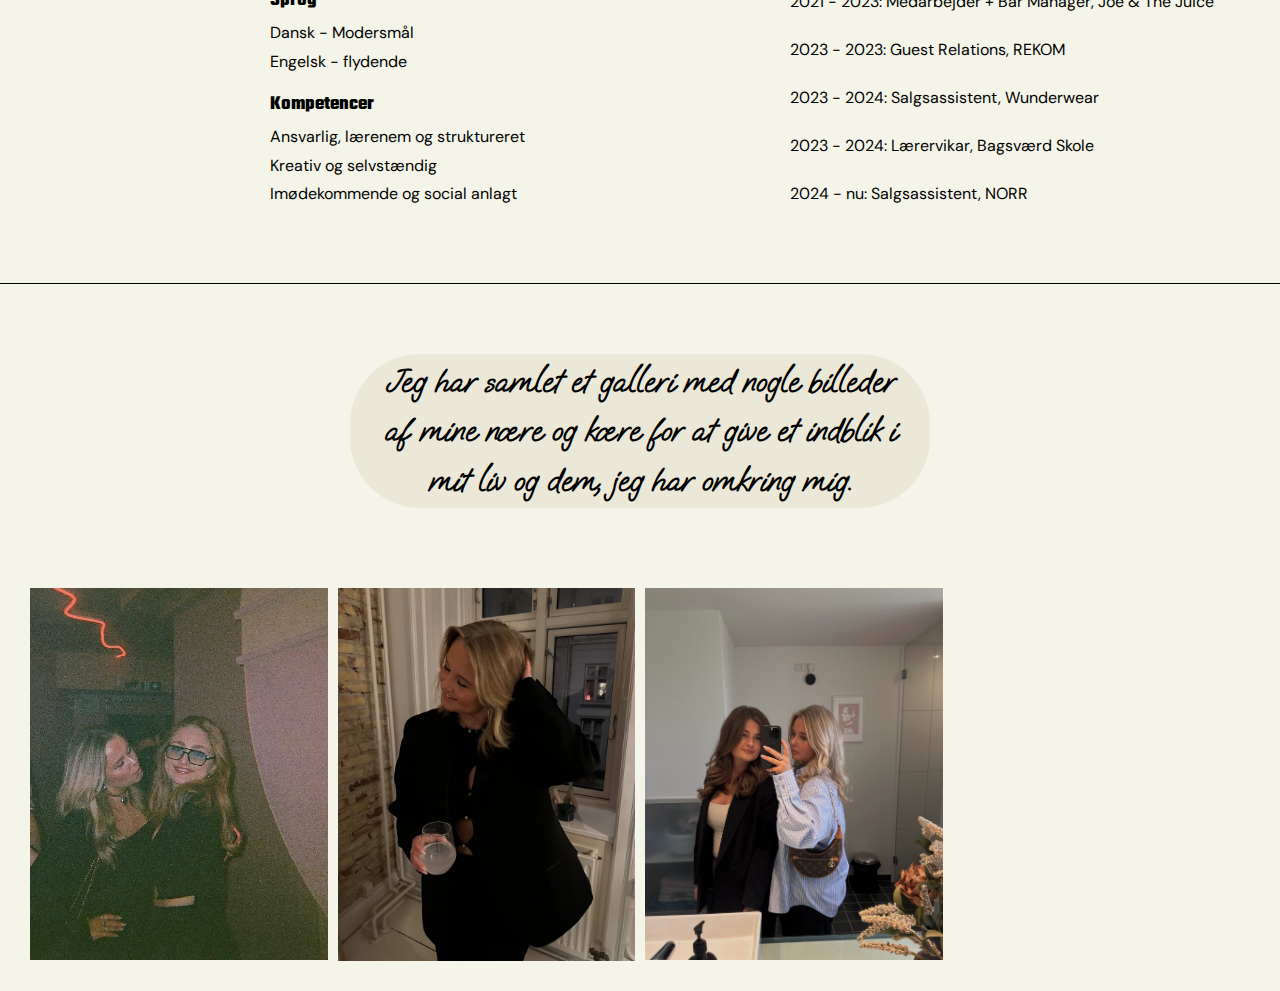
==== commit e566f76e: "ændringer" ====
--- a/om mig.html
+++ b/om mig.html
@@ -67,6 +67,7 @@
           </div>
         </div> 
   </div> 
+  <div class="horisontal_linje"></div>
 <div class="cv">
   <div class="cv_h2">
     <h2>Nedenfor kan du finde mit CV</h2>
@@ -111,41 +112,14 @@
   </div>
 </div>
 
+      <!-- laver en horisontal linje på siden -->
+<div class="horisontal_linje"></div>
+
 <div class="galleri_tekst">
-  <h2>Nedenfor har jeg samlet et lille galleri med nogle billeder af mine nære og kære.</h2>
+  <h2>Jeg har samlet et galleri med nogle billeder af mine nære og kære for at give et indblik i mit liv og dem, jeg har omkring mig.</h2>
 </div>
 <div class="galleri">
   <img src="billeder/galleri_1.webp" alt="galleri_1">
   <img src="billeder/galleri_2.webp" alt="galleri_2">
   <img src="billeder/galleri_3.webp" alt="galleri_3">
-  <img src="billeder/galleri_4.webp" alt="galleri_4">
-  <img src="billeder/galleri_5.webp" alt="galleri_5">
-  <img src="billeder/galleri_6.webp" alt="galleri_6">
-  <img src="billeder/galleri_7.webp" alt="galleri_7">
-  <img src="billeder/galleri_8.webp" alt="galleri_8">
-</div>
-
-    </main>
-
-    <footer>
-      <div class="footer">
-      <div class="kontakt">
-      <h3>Kontakt</h3>
-      <p>helenatroland@gmail.com</p>
-      <p>hetr0001@stud.kea.dk</p>
-      <div class="github_image">
-      <a href="https://github.com/Helenatroland/Portfolioeksamen.git"><img src="billeder/github_image.webp" alt="github_image" /></a>
-    </div>
-  </div>
-      <div class="sociale medier">
-        <h3> Sociale Medier</h3>
-        <div class="gridikoner">
-        <a href="https://www.instagram.com/helenatroland?igsh=MW85NmVhODNwdDB5OQ%3D%3D&utm_source=qr"><img src="billeder/instagram.webp" alt="instagram" /></a>
-        <a href=" https://www.facebook.com/share/18H1uPvXxd/?mibextid=wwXIfr"><img src="billeder/facebook.webp" alt="facebook" /></a>
-      </div>
-        </div>
-      </div>
-    </footer>
-    <script src="menu.js"></script>
-  </body>
-</html>+  <im--- a/css/generel.css
+++ b/css/generel.css
@@ -56,6 +56,14 @@
 
 p {
   font-family: "DM Sans", serif;
+}
+
+/* laver en horisontal linje på siderne */
+.horisontal_linje {
+  border-bottom: 1px solid;
+  margin-top: 5px;
+  width: 100%;
+  justify-items: center;
 }
 
 /* alle links */
@@ -231,4 +239,13 @@
     margin-bottom: 0; /* Fjern margin mellem kolonnerne på desktop */
     width: 50%; /* Giver begge sektioner plads til at være side om side */
   }
-}
+
+  .gridikoner img {
+    height: 45px; /* forstørrer ikonerne */
+    margin-top: 20px;
+  }
+
+  .github_image img {
+    height: 100px; /* forstørrer ikonet */
+  }
+}
--- a/css/style.css
+++ b/css/style.css
@@ -72,7 +72,7 @@
   line-height: 1.8;
   margin: 30px;
   text-align: left;
-  margin-bottom: 20px;
+  margin-bottom: 40px;
 }
 /* afstand mellem sektionerne i teksten */
 .om_mig_tekst_2 p {
@@ -93,7 +93,7 @@
 
 .cv_h2 {
   text-align: center;
-  margin-top: 10px;
+  margin-top: 20px;
   margin-bottom: 60px;
   font-size: 22px;
   background-color: rgb(235, 232, 216);
@@ -126,7 +126,7 @@
 .Sprog,
 .Kompetencer,
 .Erhvervserfaring {
-  margin-bottom: 20px; /* Afstand mellem sektioner */
+  margin-bottom: 10px; /* Afstand mellem sektioner */
 }
 
 .galleri_tekst {
@@ -134,6 +134,7 @@
   margin-left: 30px;
   margin-right: 30px;
   margin-bottom: 40px;
+  margin-top: 40px;
   background-color: rgb(235, 232, 216);
   padding: 3px 20px; /* Tilføjer afstand i baggrunden */
   border-radius: 70px; /* runder hjørnerne */
@@ -175,17 +176,16 @@
 }
 
 /* justering af illustration på portfolio-side */
-.portfolio_billede {
+.portfolio_illustration {
   aspect-ratio: 800/410;
   margin-top: 40px;
-  margin-bottom: -30px; /* mindsker afstanden mellem billede og følgende overskrift */
 }
 
 /* justering af overskrifter til mine gamle sites på portfolio-side */
 .portfolio h4 {
   font-size: 25px;
   text-align: center;
-  margin-top: 60px;
+  margin-top: 50px;
   text-decoration: underline;
   margin-left: 20px;
   margin-right: 20px;
@@ -197,7 +197,7 @@
   font-size: 22px;
   text-align: center;
   margin-top: 15px;
-  margin-bottom: 20px;
+  margin-bottom: 50px;
   margin-left: 70px;
   margin-right: 70px;
   background-color: rgb(235, 232, 216);
@@ -340,6 +340,7 @@
     margin-top: 80px; /* mere afstand mellem overskriften og teksten */
     gap: 50px; /* Afstand mellem kolonnerne */
     margin-left: 250px; /* rykker teksten ind på midten mens det stadig står læseligt fra venstre side */
+    margin-bottom: 30px;
   }
 
   /* rettelser til højre cv kolonne indhold i computersite */
@@ -350,10 +351,11 @@
   /* rettelser til galleri tekst i computersite */
   .galleri_tekst {
     font-size: 22px;
-    margin-left: 350px;
-    margin-right: 350px;
-    margin-top: 50px;
+    margin-left: 350px; /* centrerer teksten */
+    margin-right: 350px; /* centrerer teksten */
+    margin-top: 70px;
     margin-bottom: 80px;
+    line-height: 1.5; /* justerer højden på afstanden mellem linjernes højde */
   }
 
   /* rettelser til galleri billeder i computersite */
@@ -361,4 +363,93 @@
     grid-template-columns: repeat(4, 1fr); /* Fire kolonner på større skærme */
     margin: 30px;
   }
-}
+
+  .portfolio h1 {
+    font-size: 100px;
+  }
+
+  .portfolio h2 {
+    margin-left: 200px;
+    margin-right: 200px;
+    font-size: 30px;
+    line-height: 2.2;
+  }
+
+  .portfolio_illustration img {
+    width: 750px; /* Sætter billedets bredde til 800px */
+    padding-top: 30px; /* Tilføjer lidt afstand til toppen af billedet */
+    display: block; /* Sørger for, at margin fungerer korrekt */
+    margin: 0 auto; /* Centrerer billedet horisontalt */
+  }
+
+  .tema_01 {
+    margin-top: -290px;
+  }
+  /* Styling af hver tema-sektion med Flexbox for layout */
+  .tema_01,
+  .tema_02,
+  .tema_03,
+  .tema_04,
+  .tema_05_1,
+  .tema_05_2 {
+    display: flex; /* Anvender Flexbox for at oprette et to-kolonne layout */
+    justify-content: space-between; /* Fordeler plads mellem de to kolonner */
+    margin-bottom: 40px; /* Tilføjer plads nedenunder hver sektion */
+    padding: 20px; /* Tilføjer padding inden for hver sektion */
+  }
+
+  /* Styling af teksten i venstre kolonne */
+  .tema_01 .tekst,
+  .tema_02 .tekst,
+  .tema_03 .tekst,
+  .tema_04 .tekst,
+  .tema_05_1 .tekst,
+  .tema_05_2 .tekst {
+    flex: 1; /* Gør at tekstkolonnen optager lige meget plads som billedekolonnen */
+    margin-right: 20px; /* Tilføjer margin til højre for at adskille tekst og billede */
+  }
+
+  /* justering af overskrifter til mine gamle sites på portfolio-side */
+  .portfolio h4 {
+    font-size: 40px;
+    margin-top: 40px;
+  }
+
+  .portfolio h3 {
+    font-size: 30px;
+  }
+
+  /* justering af p tekst på portfolio-side */
+  .portfolio p {
+    font-size: 20px;
+    margin-left: 50px;
+    margin-right: 50px;
+    margin-top: 20px;
+    line-height: 2;
+  }
+
+  /* Styling af billedet i højre kolonne */
+  .tema_01 .billede,
+  .tema_02 .billede,
+  .tema_03 .billede,
+  .tema_04 .billede,
+  .tema_05_1 .billede,
+  .tema_05_2 .billede {
+    flex: 1; /* Gør at billedekolonnen optager lige meget plads som tekstkolonnen */
+    text-align: right; /* Justerer billederne til højre i deres kolonne */
+  }
+
+  /* Gør billederne responsive - har gjort dette opdelt, da jeg ikke synes at det fungerede som 'portfolio img', da det så ændrede på mit illustrationsbillede */
+  .tema_01 .billede img,
+  .tema_02 .billede img,
+  .tema_03 .billede img,
+  .tema_04 .billede img,
+  .tema_05_1 .billede img,
+  .tema_05_2 .billede img {
+    width: 90%; /* Gør billederne til 100% af deres containerbredde */
+    height: auto; /* Bevarer billedernes oprindelige aspect ratio */
+    margin-top: 70px;
+    margin-right: 30px;
+    margin-bottom: 40px;
+  }
+}
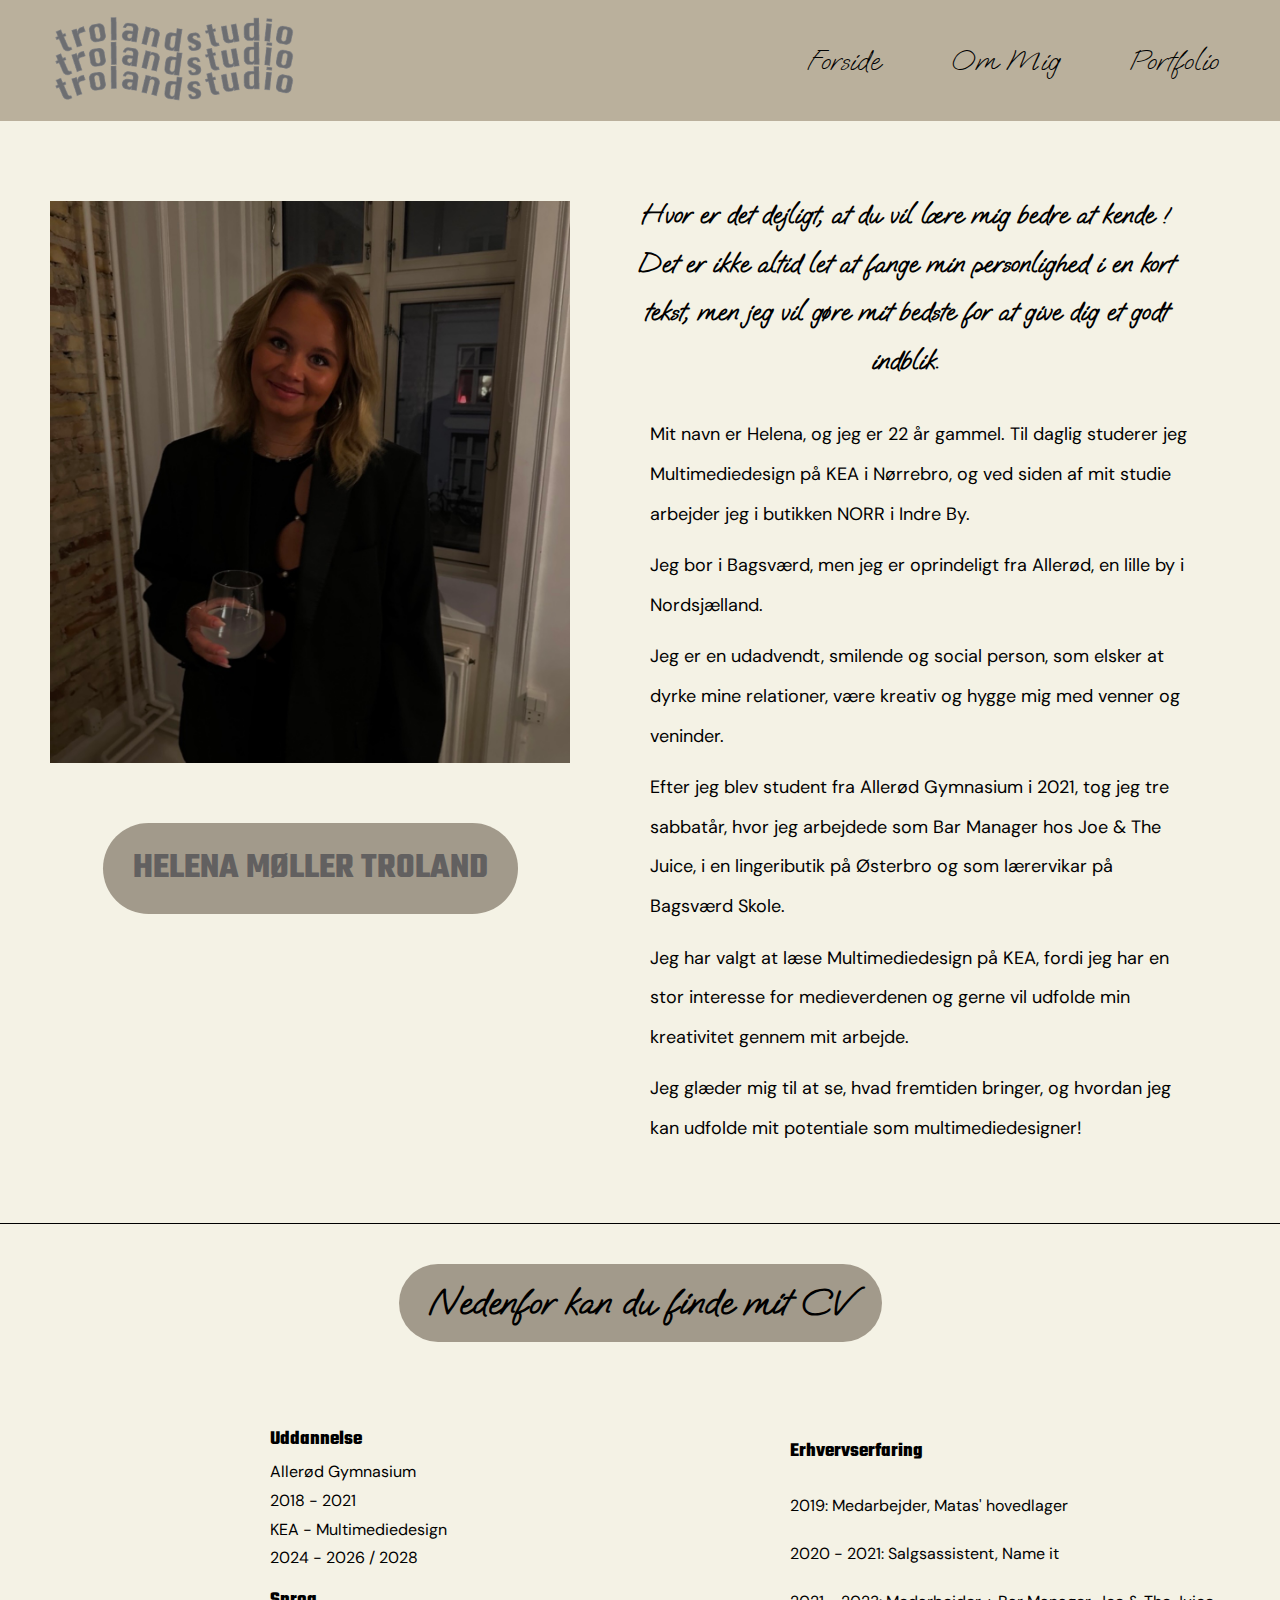
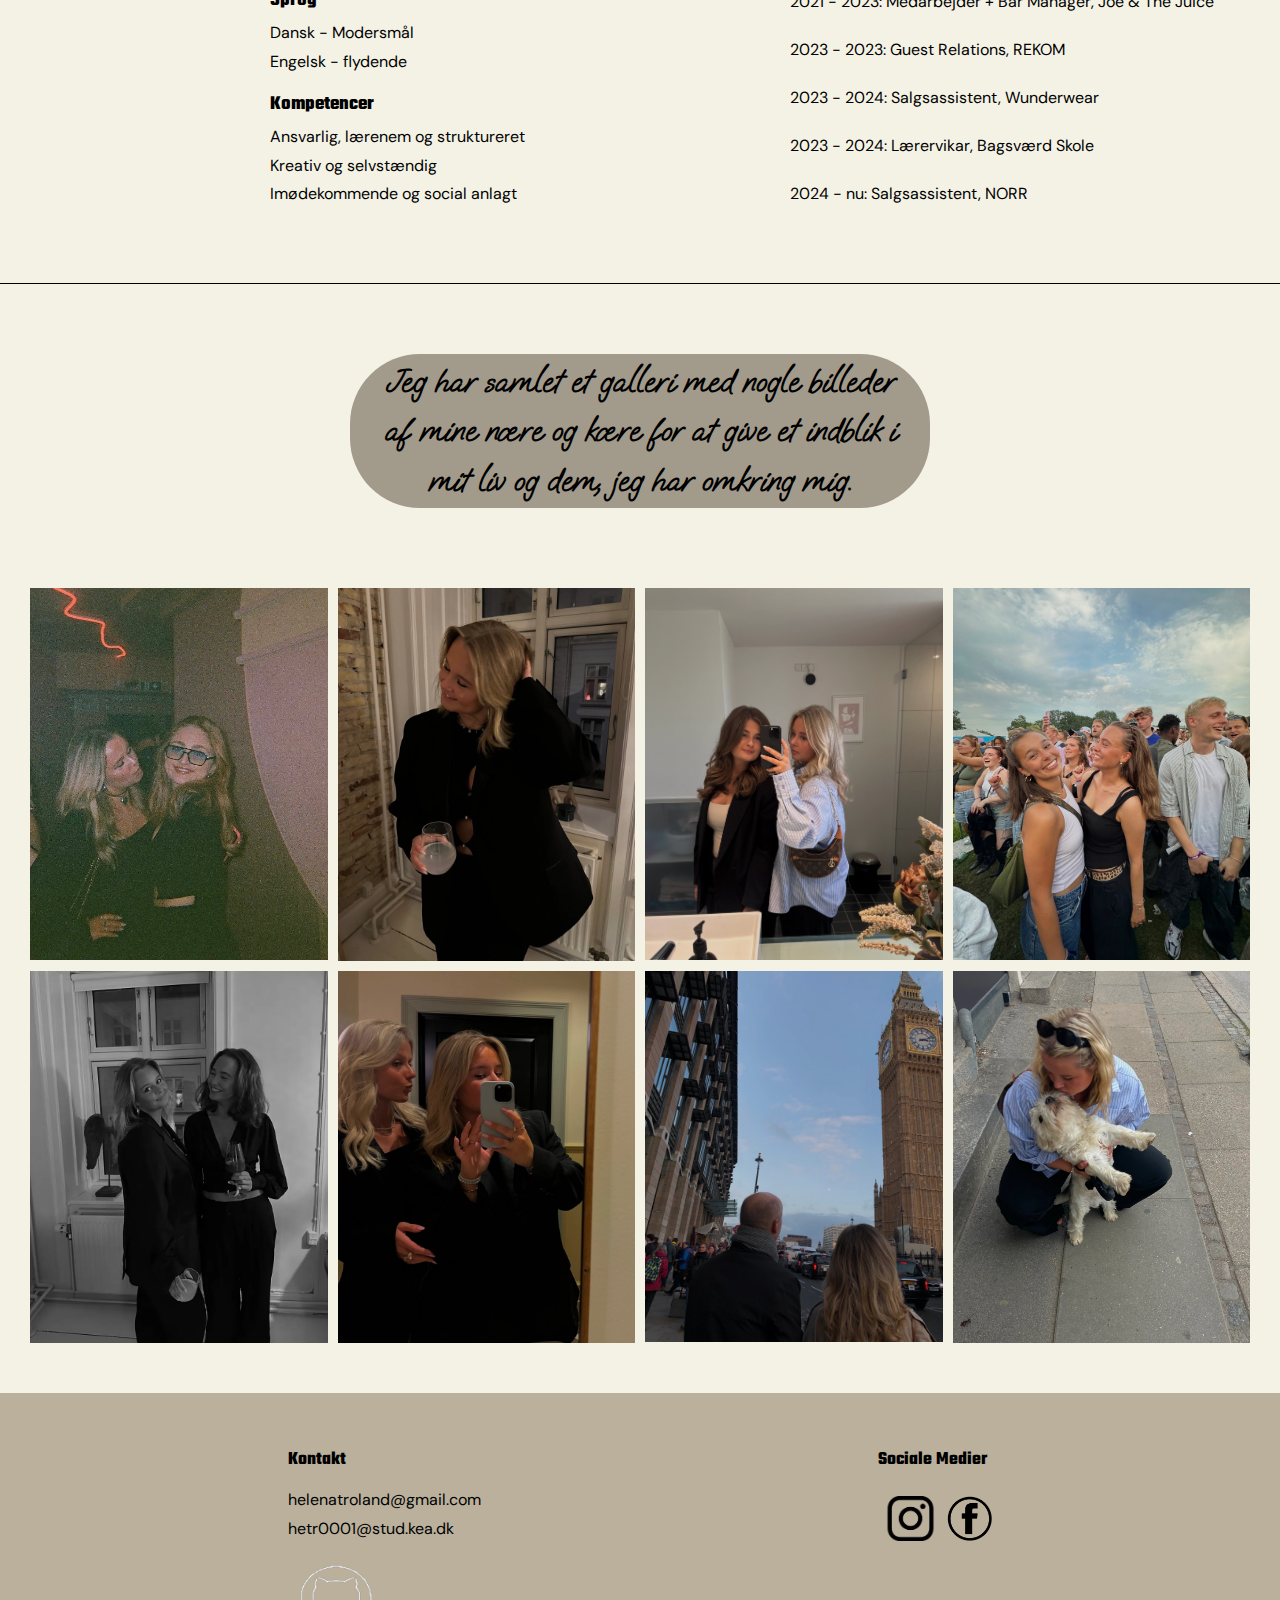
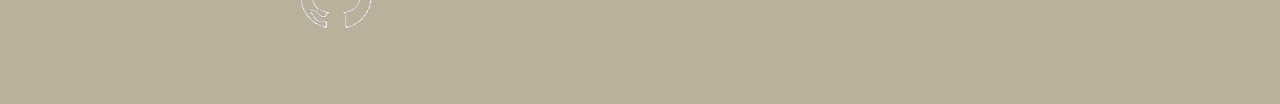
==== commit 89d76409: "ændringer" ====
--- a/om mig.html
+++ b/om mig.html
@@ -50,7 +50,7 @@
         <div class="portraet">
           <img src="billeder/portraet.webp" alt="portraet">
           <div class="navn_h1">
-            <h1>HELENA MØLLER TROLAND</h1>
+            <a href="https://ordnet.dk/dnl/ordbog/?query=Helena" class="navn_link"><h1>HELENA MØLLER TROLAND</h1></a>
           </div>
         </div>
         <div class="om_mig_tekst">
@@ -76,7 +76,7 @@
   <div class="cv_content">
     <div class="venstre_cv">
       <div class="uddannelse">
-        <h3>Udannelse</h3>
+        <h3>Uddannelse</h3>
         <p>Allerød Gymnasium</p>
         <p>2018 - 2021</p>
         <p>KEA - Multimediedesign</p>
@@ -122,4 +122,34 @@
   <img src="billeder/galleri_1.webp" alt="galleri_1">
   <img src="billeder/galleri_2.webp" alt="galleri_2">
   <img src="billeder/galleri_3.webp" alt="galleri_3">
-  <im+  <img src="billeder/galleri_4.webp" alt="galleri_4">
+  <img src="billeder/galleri_5.webp" alt="galleri_5">
+  <img src="billeder/galleri_6.webp" alt="galleri_6">
+  <img src="billeder/galleri_7.webp" alt="galleri_7">
+  <img src="billeder/galleri_8.webp" alt="galleri_8">
+</div>
+
+    </main>
+
+    <footer>
+      <div class="footer">
+      <div class="kontakt">
+      <h3>Kontakt</h3>
+      <p>helenatroland@gmail.com</p>
+      <p>hetr0001@stud.kea.dk</p>
+      <div class="github_image">
+      <a href="https://github.com/Helenatroland/Portfolioeksamen.git"><img src="billeder/github_image.webp" alt="github_image" /></a>
+    </div>
+  </div>
+      <div class="sociale medier">
+        <h3> Sociale Medier</h3>
+        <div class="gridikoner">
+        <a href="https://www.instagram.com/helenatroland?igsh=MW85NmVhODNwdDB5OQ%3D%3D&utm_source=qr"><img src="billeder/instagram.webp" alt="instagram" /></a>
+        <a href=" https://www.facebook.com/share/18H1uPvXxd/?mibextid=wwXIfr"><img src="billeder/facebook.webp" alt="facebook" /></a>
+      </div>
+        </div>
+      </div>
+    </footer>
+    <script src="menu.js"></script>
+  </body>
+</html>--- a/css/generel.css
+++ b/css/generel.css
@@ -33,11 +33,6 @@
   max-width: 100%;
 }
 
-/* styling af body på alle sider */
-body {
-  background-color: rgb(244, 244, 232);
-}
-
 h1 {
   font-family: "Teko", serif;
 }
@@ -74,6 +69,11 @@
   padding: 0;
 }
 
+/* styling af body på alle sider */
+body {
+  background-color: rgb(244, 242, 229);
+}
+
 /* logo */
 .logo {
   position: absolute;
@@ -88,7 +88,7 @@
   top: 0;
   align-items: center;
   padding: 22px;
-  background-color: rgb(235, 232, 216);
+  background-color: rgb(186, 176, 156);
 }
 
 nav {
@@ -98,13 +98,14 @@
   flex-direction: row-reverse;
 }
 
+/* den der folder ud i mobil */
 .menu {
   display: none; /* Skjuler menuen som standard */
   flex-direction: column; /* Laver den vertikal */
   position: absolute;
   top: 100px;
   right: 20px;
-  background-color: rgb(235, 232, 216);
+  background-color: rgb(162, 154, 139);
   border-radius: 5px;
   padding: 10px;
   gap: 20px;
@@ -139,7 +140,7 @@
   height: 25px;
   width: 30px;
   cursor: pointer;
-  background-color: rgb(235, 232, 216);
+  background-color: rgb(186, 176, 156);
 }
 
 .burger .line {
@@ -166,7 +167,7 @@
   flex-direction: column; /* Kolonnerne stables vertikalt på mobile enheder */
   padding: 50px;
   text-align: center;
-  background-color: rgb(235, 232, 216);
+  background-color: rgb(186, 176, 156);
   width: 100%; /* Sikrer, at footeren strækker sig over hele bredden */
   margin-top: 50px;
   line-height: 1.8;
--- a/css/style.css
+++ b/css/style.css
@@ -33,7 +33,7 @@
   color: black;
   font-size: 20px;
   margin-top: 50px;
-  background-color: rgb(235, 232, 216);
+  background-color: rgb(162, 154, 139);
   padding: 3px 3px; /* Tilføjer afstand i baggrunden */
   border-radius: 70px; /* runder hjørnerne */
   margin: 70px;
@@ -46,15 +46,27 @@
 }
 
 /* Om mig side */
+/* linket til navnebetydning */
+.navn_link {
+  text-decoration: none;
+  color: rgb(98, 96, 96);
+}
+
+/* justering af tekst til navn */
 .navn_h1 {
-  color: rgb(98, 96, 96);
   text-align: center;
   margin: 15px;
   font-size: 18px;
-  background-color: rgb(235, 232, 216);
+  background-color: rgb(162, 154, 139);
   padding: 3px 3px; /* Tilføjer afstand i baggrunden */
   border-radius: 70px; /* runder hjørnerne */
 }
+
+/* hover effekt på navnelink - forstørrer teksten, når musen køres over */
+.navn_h1:hover {
+  transform: scale(1.2);
+}
+
 /* justering af overskriftsteksten */
 .om_mig_tekst_1 {
   text-align: center;
@@ -96,7 +108,7 @@
   margin-top: 20px;
   margin-bottom: 60px;
   font-size: 22px;
-  background-color: rgb(235, 232, 216);
+  background-color: rgb(162, 154, 139);
   padding: 3px 3px; /* Tilføjer afstand i baggrunden */
   border-radius: 70px; /* runder hjørnerne */
 }
@@ -135,7 +147,7 @@
   margin-right: 30px;
   margin-bottom: 40px;
   margin-top: 40px;
-  background-color: rgb(235, 232, 216);
+  background-color: rgb(162, 154, 139);
   padding: 3px 20px; /* Tilføjer afstand i baggrunden */
   border-radius: 70px; /* runder hjørnerne */
 }
@@ -170,8 +182,8 @@
   text-align: center;
   line-height: 1.8;
   margin-top: 10px; /* justering af afstanden mellem de forskellige h2'er i samme felt */
-  margin-left: 25px;
-  margin-right: 25px;
+  margin-left: 30px;
+  margin-right: 30px;
   margin-bottom: -10px; /* gør afstanden mindre mellem h2 og h4 overskriften */
 }
 
@@ -200,7 +212,7 @@
   margin-bottom: 50px;
   margin-left: 70px;
   margin-right: 70px;
-  background-color: rgb(235, 232, 216);
+  background-color: rgb(162, 154, 139);
   border-radius: 70px; /* runder hjørnerne */
 }
 
@@ -221,6 +233,12 @@
   margin-right: 30px;
   margin-top: 10px;
   margin-bottom: 20px;
+}
+
+/* justering af link til Trelloboard */
+.tema_05_2 a {
+  color: black;
+  text-decoration: underline;
 }
 
 /* justering af alle billeder på portfolio-siden */
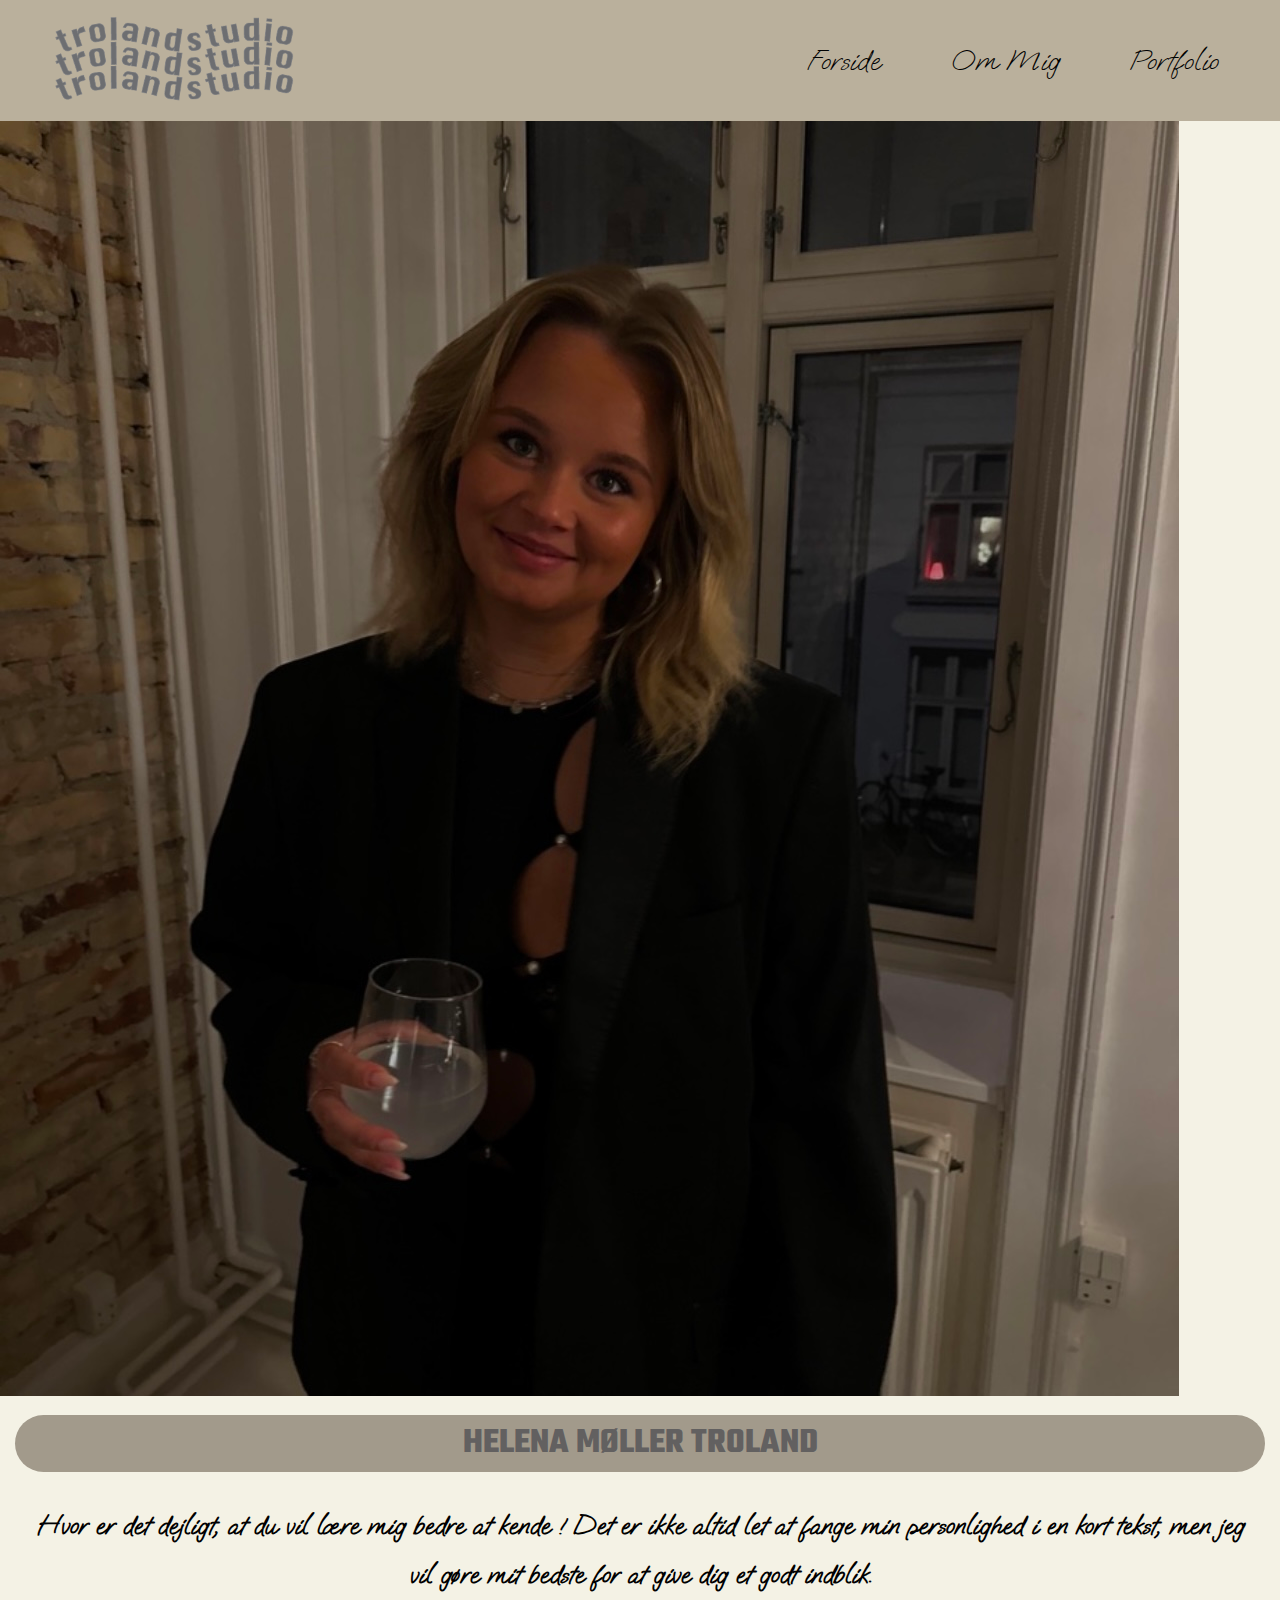
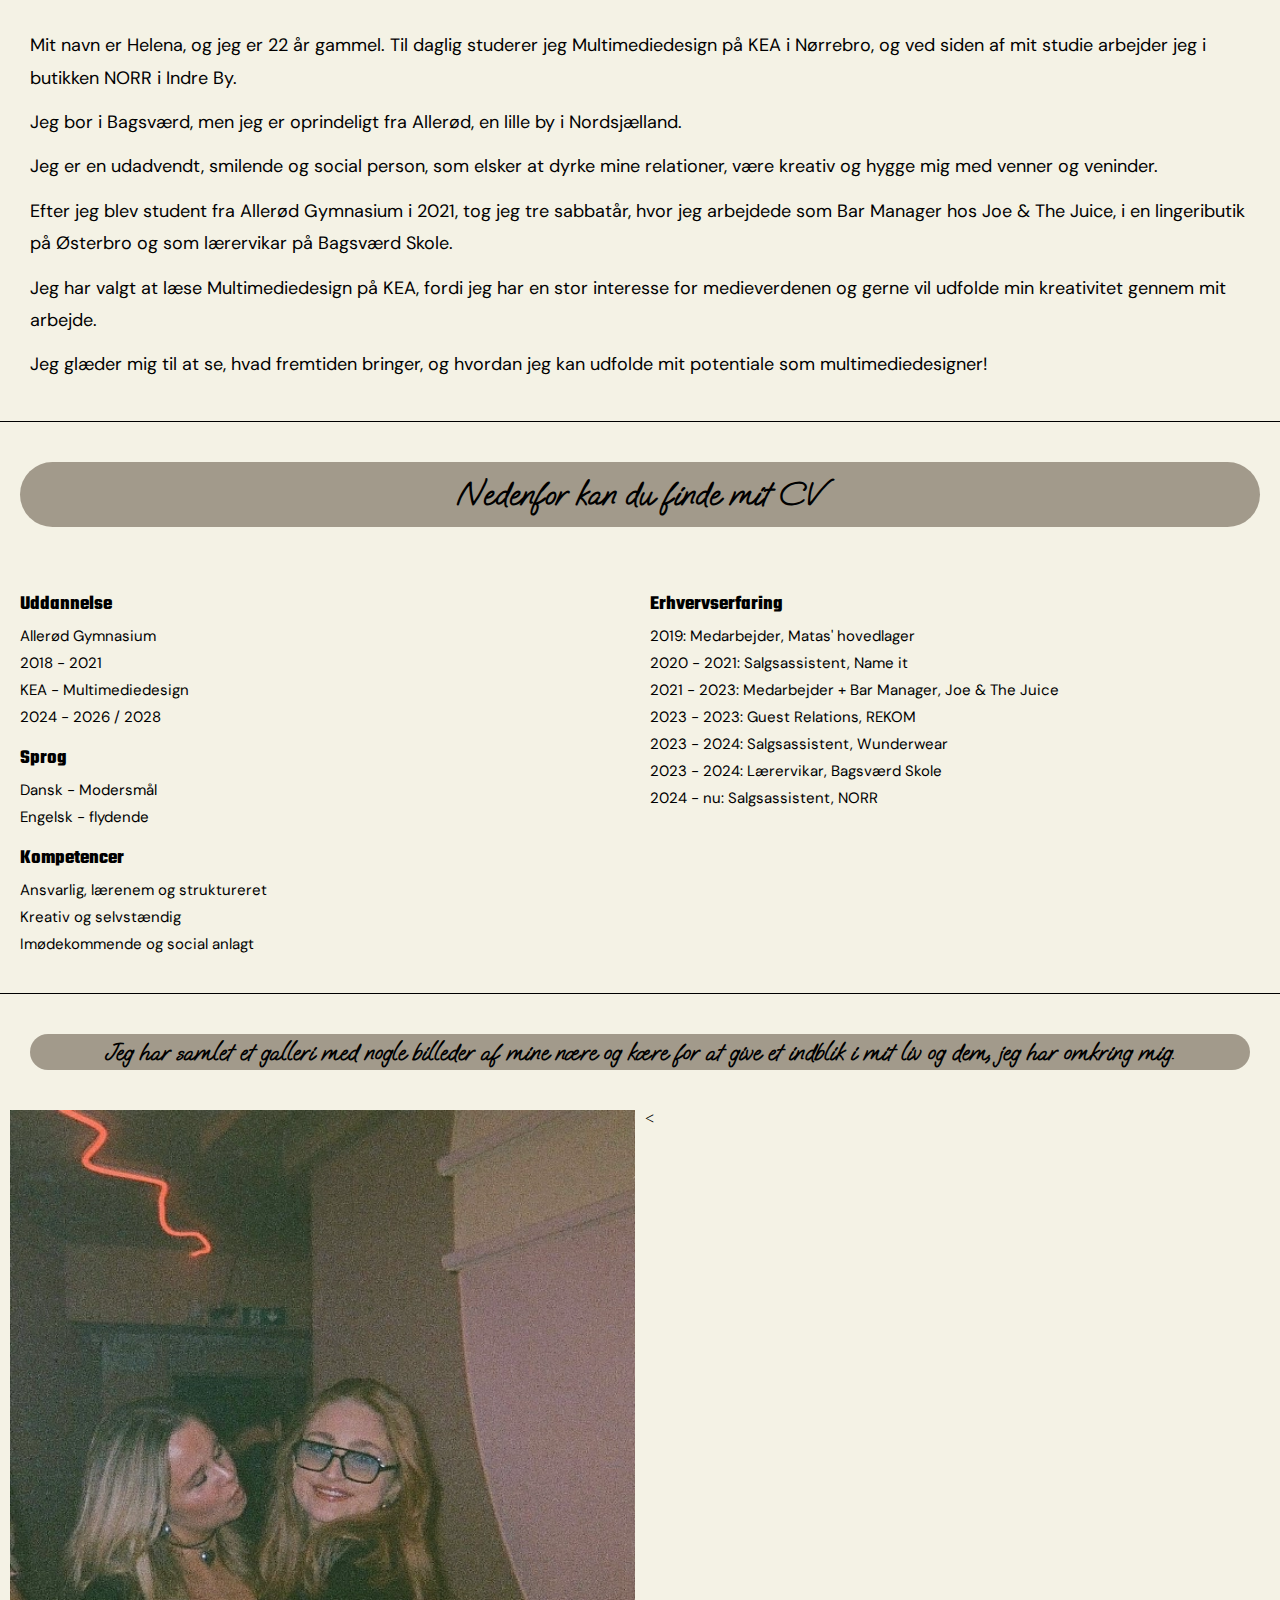
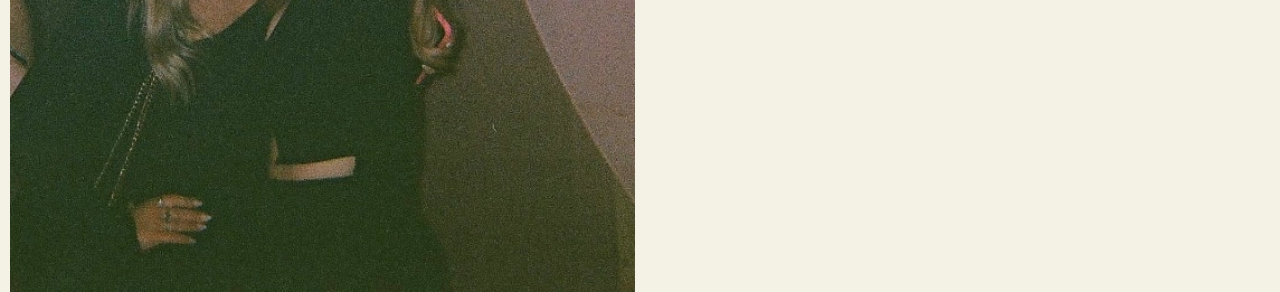
==== commit 0aebd5e0: ".nyt" ====
--- a/om mig.html
+++ b/om mig.html
@@ -22,8 +22,9 @@
   <body>
     <header>
       <div class="logo">
-        <img src="billeder/logo_2.webp" alt="logo" />
-      </div>
+        <a href="index.html"><img src="billeder/logo_2.webp" alt="logo" /></a>
+    </div>
+    </div>
       <nav>
         <ul class="menu">
           <li>
@@ -120,36 +121,4 @@
 </div>
 <div class="galleri">
   <img src="billeder/galleri_1.webp" alt="galleri_1">
-  <img src="billeder/galleri_2.webp" alt="galleri_2">
-  <img src="billeder/galleri_3.webp" alt="galleri_3">
-  <img src="billeder/galleri_4.webp" alt="galleri_4">
-  <img src="billeder/galleri_5.webp" alt="galleri_5">
-  <img src="billeder/galleri_6.webp" alt="galleri_6">
-  <img src="billeder/galleri_7.webp" alt="galleri_7">
-  <img src="billeder/galleri_8.webp" alt="galleri_8">
-</div>
-
-    </main>
-
-    <footer>
-      <div class="footer">
-      <div class="kontakt">
-      <h3>Kontakt</h3>
-      <p>helenatroland@gmail.com</p>
-      <p>hetr0001@stud.kea.dk</p>
-      <div class="github_image">
-      <a href="https://github.com/Helenatroland/Portfolioeksamen.git"><img src="billeder/github_image.webp" alt="github_image" /></a>
-    </div>
-  </div>
-      <div class="sociale medier">
-        <h3> Sociale Medier</h3>
-        <div class="gridikoner">
-        <a href="https://www.instagram.com/helenatroland?igsh=MW85NmVhODNwdDB5OQ%3D%3D&utm_source=qr"><img src="billeder/instagram.webp" alt="instagram" /></a>
-        <a href=" https://www.facebook.com/share/18H1uPvXxd/?mibextid=wwXIfr"><img src="billeder/facebook.webp" alt="facebook" /></a>
-      </div>
-        </div>
-      </div>
-    </footer>
-    <script src="menu.js"></script>
-  </body>
-</html>+  <--- a/css/generel.css
+++ b/css/generel.css
@@ -74,12 +74,17 @@
   background-color: rgb(244, 242, 229);
 }
 
-/* logo */
+/* logo og link til index side */
 .logo {
   position: absolute;
   width: 200px;
   aspect-ratio: 450/120;
   margin-top: -10px;
+}
+
+/* hover effekt på logo og link til index side */
+.logo img:hover {
+  transform: scale(1.2);
 }
 
 /* Menu */
--- a/css/style.css
+++ b/css/style.css
@@ -30,7 +30,7 @@
 }
 
 .om_mig_link {
-  color: black;
+  color: rgb(98, 96, 96);
   font-size: 20px;
   margin-top: 50px;
   background-color: rgb(162, 154, 139);
@@ -199,275 +199,4 @@
   text-align: center;
   margin-top: 50px;
   text-decoration: underline;
-  margin-left: 20px;
-  margin-right: 20px;
-}
-
-.portfolio h3 {
-  text-decoration: none; /* Sørger for, at der ikke er nogen understrikning */
-  color: black;
-  font-size: 22px;
-  text-align: center;
-  margin-top: 15px;
-  margin-bottom: 50px;
-  margin-left: 70px;
-  margin-right: 70px;
-  background-color: rgb(162, 154, 139);
-  border-radius: 70px; /* runder hjørnerne */
-}
-
-/* hover effekt på de forskellige portfolio links til mine gamle sites, så linksene forstørres, når musen kører over */
-.portfolio h3:hover {
-  transform: scale(1.2);
-}
-
-/* fjerner stregen under linksene */
-.portfolio a {
-  text-decoration: none; /* Fjerner også stregen på eventuelle links */
-}
-
-/* justering af p tekst på portfolio-side */
-.portfolio p {
-  line-height: 1.8;
-  margin-left: 30px;
-  margin-right: 30px;
-  margin-top: 10px;
-  margin-bottom: 20px;
-}
-
-/* justering af link til Trelloboard */
-.tema_05_2 a {
-  color: black;
-  text-decoration: underline;
-}
-
-/* justering af alle billeder på portfolio-siden */
-.portfolio img {
-  width: 90%;
-  margin-left: 25px; /* centrerer billederne */
-}
-
-/* Til computersite */
-@media screen and (min-width: 768px) {
-  /* forstørrer og centrerer teksten i computersite - tekst del 1, forside */
-  .index_tekst {
-    width: 50%;
-    text-align: center;
-    margin: 0 auto; /* Centrer teksten */
-    padding-top: 80px;
-    font-size: 22px;
-  }
-
-  /* forstørrer billede og centerer det i computersite, forside */
-  .index_billede {
-    width: 800px;
-    margin: 0 auto; /* Centrerer billedet vandret */
-    display: block; /* Gør det muligt at centrere blok-elementer som billeder */
-  }
-
-  /* forstørrer og centrerer teksten i computersite - tekst del 2, forside */
-  .link_til_om_mig_tekst {
-    width: 70%; /* Juster bredden */
-    margin: 0 auto; /* Vandret centrering */
-    text-align: center; /* Centrer teksten inden i elementet */
-    padding-top: 70px;
-    padding-bottom: 30px;
-    font-size: 20px;
-  }
-
-  /* gør teksten større og gør baggrunden omkring mindre + centrerer elementet på siden */
-  .om_mig_link {
-    font-size: 28px;
-    display: block; /* Gør det til et blokniveau-element */
-    padding: 5px 30px;
-    margin: 20px auto; /* Centrerer elementet vandret */
-    text-align: center; /* Centrerer teksten inden i elementet */
-    width: fit-content; /* Begræns bredden til indholdet, så baggrunden ikke er kæmpe stor */
-  }
-
-  /* ændrer afstanden fra link til footer i computersite - KUN på forsiden! */
-  .footer_kun_index {
-    margin-top: 120px;
-  }
-
-  /* Rettelser på om 'mig side' til forstørrelse af billede og lave to kolonner */
-  .praesentation {
-    display: flex; /* Gør containeren fleksibel */
-    justify-content: space-between; /* Fordeler pladsen mellem venstre og højre sektion */
-    padding: 50px; /* Indre margin */
-  }
-
-  /* billede af mig - sat i den ene kolonne */
-  .portraet {
-    display: flex;
-    flex-direction: column; /* Stabler billedet og navnet vertikalt */
-    align-items: center; /* Centrerer både billedet og navnet */
-    flex: 1; /* Tildeler plads til venstre sektion */
-  }
-
-  /* rettelser til om mig side til computersite */
-  .portraet img {
-    margin-top: 30px;
-    width: 700px; /* Gør billedet større */
-    height: auto; /* Bevarer billedets proportioner */
-  }
-
-  /* tekst med navn under billedet */
-  .navn_h1 {
-    margin-top: 60px; /* Skaber luft mellem billedet og navnet */
-    text-align: center; /* Centrerer navnet */
-    padding: 20px 30px;
-  }
-
-  /* samlede rettelser til de to tekster */
-  .om_mig_tekst_1,
-  .om_mig_tekst_2 {
-    flex: 1; /* Giver lidt plads til teksten */
-    max-width: 550px; /* Begrænser bredden af teksten */
-    margin-bottom: 20px; /* Skaber afstand mellem de to tekstbokse */
-  }
-  /* rettelser til tekst 1 */
-  .om_mig_tekst_1 {
-    text-align: center;
-    margin-top: 20px;
-    margin-left: 60px;
-  }
-
-  /* rettelser til tekst 2 i computersite */
-  .om_mig_tekst_2 {
-    line-height: 2.2;
-    margin-left: 80px;
-  }
-
-  /* rettelser til cv overskrift i computersite */
-  .cv_h2 {
-    font-size: 25px;
-    display: block; /* Gør det til et blokniveau-element */
-    padding: 5px 30px;
-    margin: 20px auto; /* Centrerer elementet vandret */
-    text-align: center; /* Centrerer teksten inden i elementet */
-    width: fit-content; /* Begræns bredden til indholdet, så baggrunden ikke er kæmpe stor */
-  }
-
-  /* rettelser til cv indhold i computersite */
-  .cv_content {
-    display: flex; /* Gør det muligt at bruge flexbox */
-    justify-content: center; /* Centrerer kolonnerne */
-    align-items: flex-start; /* Justerer indholdet i kolonnerne til toppen */
-    font-size: 16px; /* gør skriften lidt større */
-    margin-top: 80px; /* mere afstand mellem overskriften og teksten */
-    gap: 50px; /* Afstand mellem kolonnerne */
-    margin-left: 250px; /* rykker teksten ind på midten mens det stadig står læseligt fra venstre side */
-    margin-bottom: 30px;
-  }
-
-  /* rettelser til højre cv kolonne indhold i computersite */
-  .hoejre_cv {
-    line-height: 3; /* øger afstanden mellem tekst, så det fylder mere og passer med venstre_cv i højden af linjerne */
-  }
-
-  /* rettelser til galleri tekst i computersite */
-  .galleri_tekst {
-    font-size: 22px;
-    margin-left: 350px; /* centrerer teksten */
-    margin-right: 350px; /* centrerer teksten */
-    margin-top: 70px;
-    margin-bottom: 80px;
-    line-height: 1.5; /* justerer højden på afstanden mellem linjernes højde */
-  }
-
-  /* rettelser til galleri billeder i computersite */
-  .galleri {
-    grid-template-columns: repeat(4, 1fr); /* Fire kolonner på større skærme */
-    margin: 30px;
-  }
-
-  .portfolio h1 {
-    font-size: 100px;
-  }
-
-  .portfolio h2 {
-    margin-left: 200px;
-    margin-right: 200px;
-    font-size: 30px;
-    line-height: 2.2;
-  }
-
-  .portfolio_illustration img {
-    width: 750px; /* Sætter billedets bredde til 800px */
-    padding-top: 30px; /* Tilføjer lidt afstand til toppen af billedet */
-    display: block; /* Sørger for, at margin fungerer korrekt */
-    margin: 0 auto; /* Centrerer billedet horisontalt */
-  }
-
-  .tema_01 {
-    margin-top: -290px;
-  }
-  /* Styling af hver tema-sektion med Flexbox for layout */
-  .tema_01,
-  .tema_02,
-  .tema_03,
-  .tema_04,
-  .tema_05_1,
-  .tema_05_2 {
-    display: flex; /* Anvender Flexbox for at oprette et to-kolonne layout */
-    justify-content: space-between; /* Fordeler plads mellem de to kolonner */
-    margin-bottom: 40px; /* Tilføjer plads nedenunder hver sektion */
-    padding: 20px; /* Tilføjer padding inden for hver sektion */
-  }
-
-  /* Styling af teksten i venstre kolonne */
-  .tema_01 .tekst,
-  .tema_02 .tekst,
-  .tema_03 .tekst,
-  .tema_04 .tekst,
-  .tema_05_1 .tekst,
-  .tema_05_2 .tekst {
-    flex: 1; /* Gør at tekstkolonnen optager lige meget plads som billedekolonnen */
-    margin-right: 20px; /* Tilføjer margin til højre for at adskille tekst og billede */
-  }
-
-  /* justering af overskrifter til mine gamle sites på portfolio-side */
-  .portfolio h4 {
-    font-size: 40px;
-    margin-top: 40px;
-  }
-
-  .portfolio h3 {
-    font-size: 30px;
-  }
-
-  /* justering af p tekst på portfolio-side */
-  .portfolio p {
-    font-size: 20px;
-    margin-left: 50px;
-    margin-right: 50px;
-    margin-top: 20px;
-    line-height: 2;
-  }
-
-  /* Styling af billedet i højre kolonne */
-  .tema_01 .billede,
-  .tema_02 .billede,
-  .tema_03 .billede,
-  .tema_04 .billede,
-  .tema_05_1 .billede,
-  .tema_05_2 .billede {
-    flex: 1; /* Gør at billedekolonnen optager lige meget plads som tekstkolonnen */
-    text-align: right; /* Justerer billederne til højre i deres kolonne */
-  }
-
-  /* Gør billederne responsive - har gjort dette opdelt, da jeg ikke synes at det fungerede som 'portfolio img', da det så ændrede på mit illustrationsbillede */
-  .tema_01 .billede img,
-  .tema_02 .billede img,
-  .tema_03 .billede img,
-  .tema_04 .billede img,
-  .tema_05_1 .billede img,
-  .tema_05_2 .billede img {
-    width: 90%; /* Gør billederne til 100% af deres containerbredde */
-    height: auto; /* Bevarer billedernes oprindelige aspect ratio */
-    margin-top: 70px;
-    margin-right: 30px;
-    margin-bottom: 40px;
-  }
-}
+  margin-left: 20px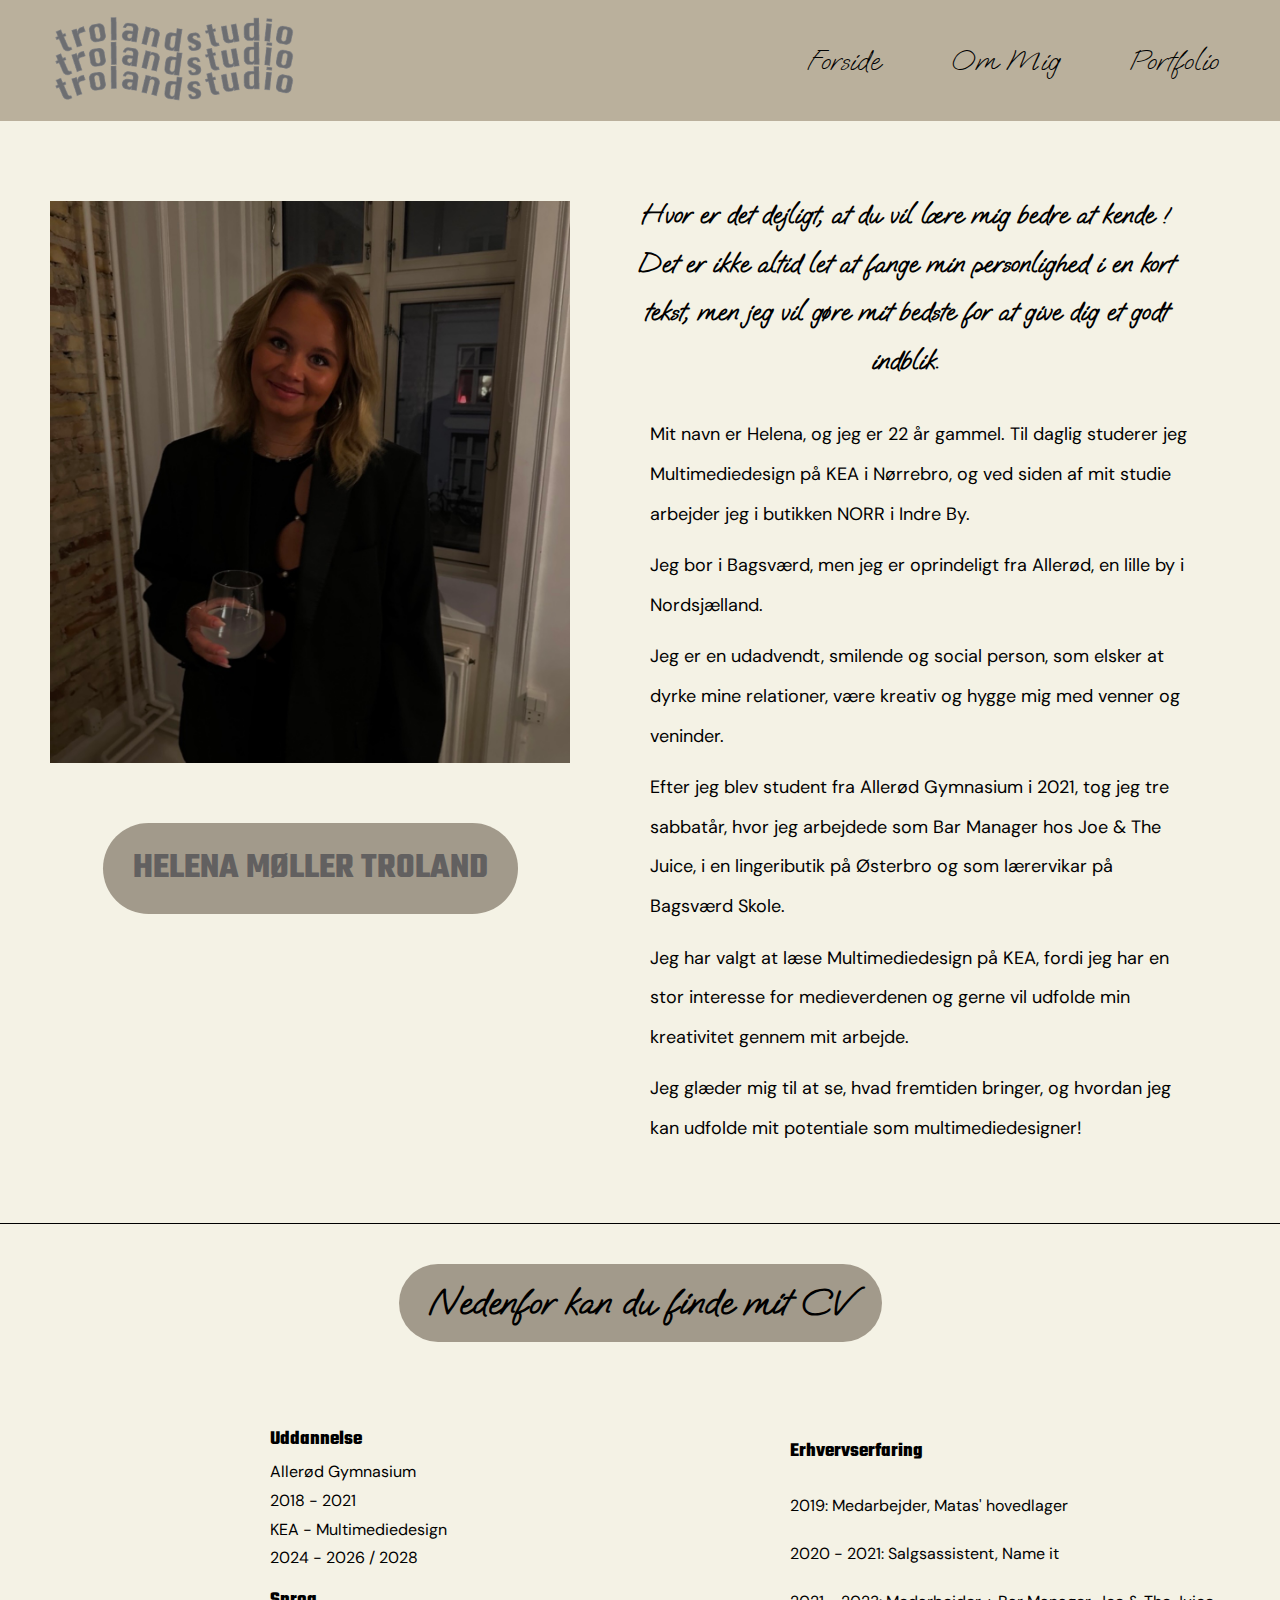
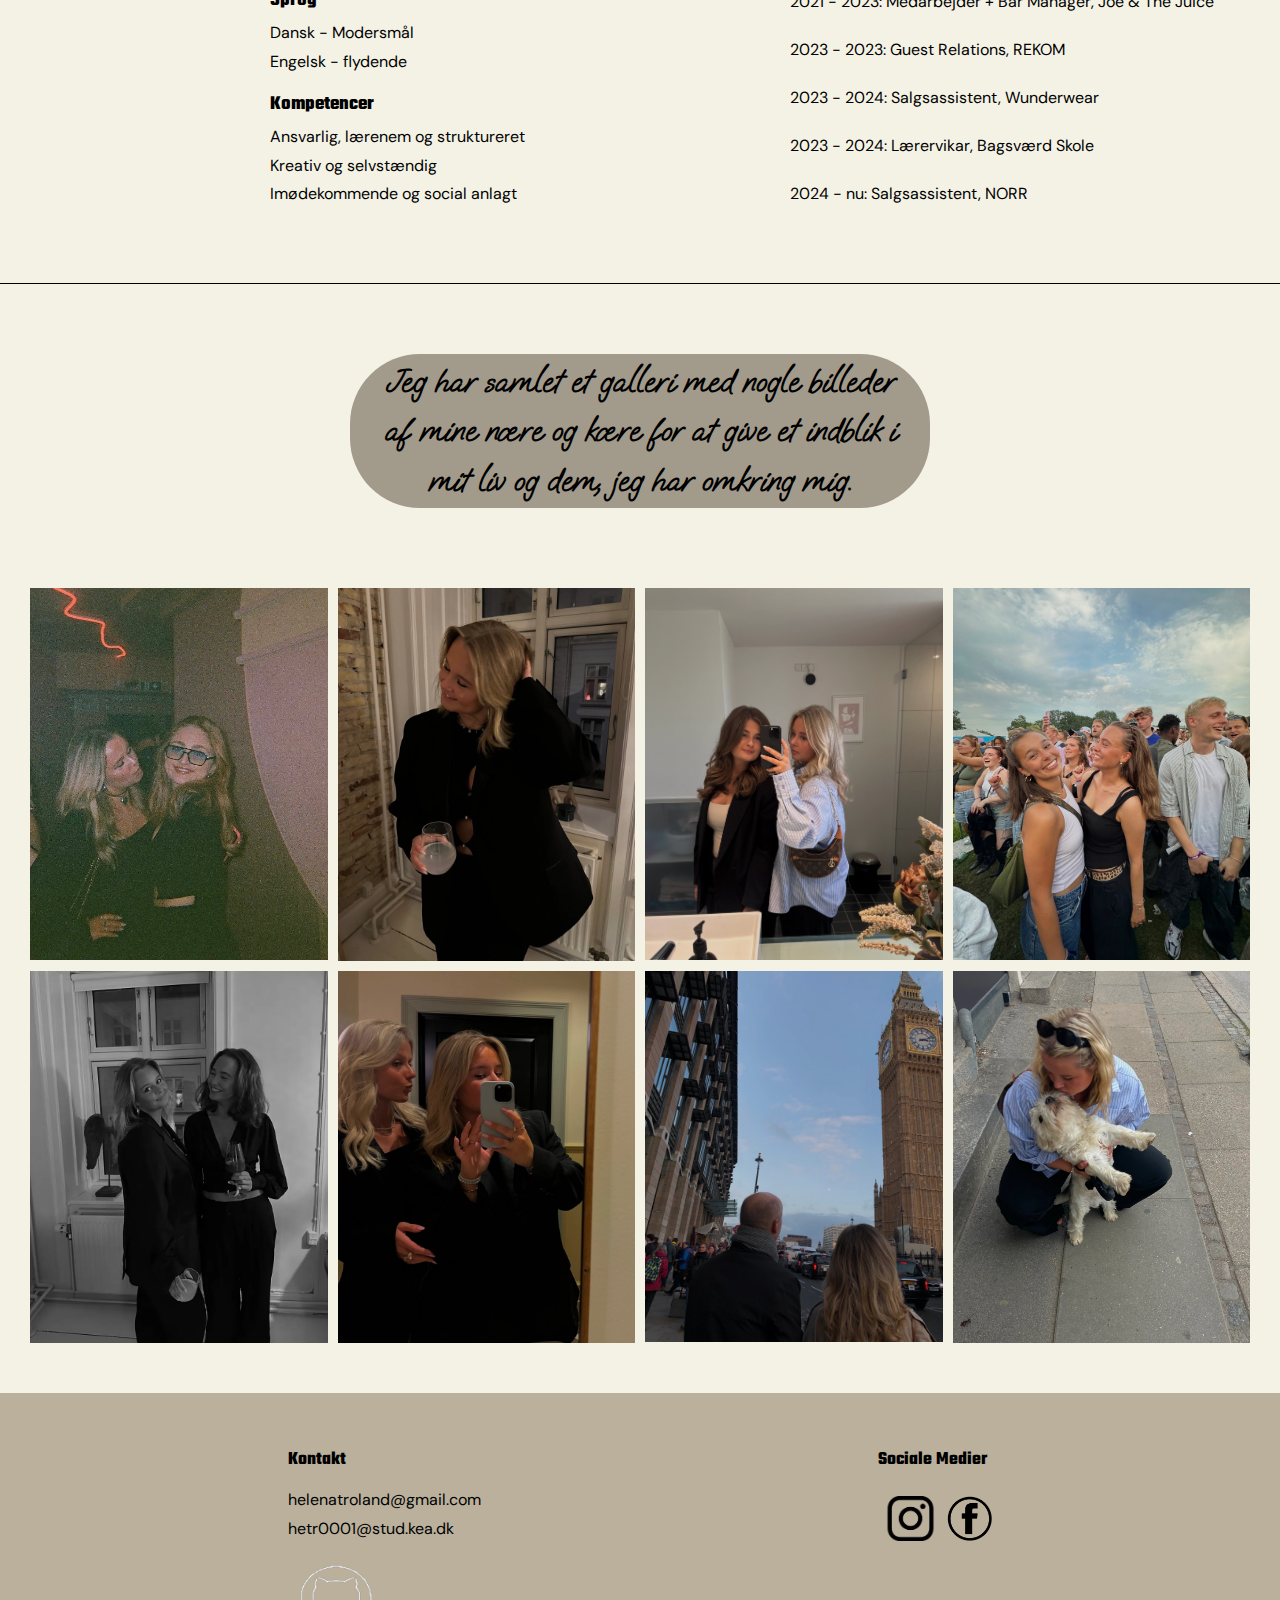
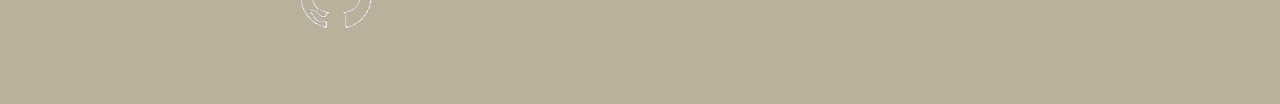
==== commit 329ccf8e: ".nyt2" ====
--- a/om mig.html
+++ b/om mig.html
@@ -121,4 +121,36 @@
 </div>
 <div class="galleri">
   <img src="billeder/galleri_1.webp" alt="galleri_1">
-  <+  <img src="billeder/galleri_2.webp" alt="galleri_2">
+  <img src="billeder/galleri_3.webp" alt="galleri_3">
+  <img src="billeder/galleri_4.webp" alt="galleri_4">
+  <img src="billeder/galleri_5.webp" alt="galleri_5">
+  <img src="billeder/galleri_6.webp" alt="galleri_6">
+  <img src="billeder/galleri_7.webp" alt="galleri_7">
+  <img src="billeder/galleri_8.webp" alt="galleri_8">
+</div>
+
+    </main>
+
+    <footer>
+      <div class="footer">
+      <div class="kontakt">
+      <h3>Kontakt</h3>
+      <p>helenatroland@gmail.com</p>
+      <p>hetr0001@stud.kea.dk</p>
+      <div class="github_image">
+      <a href="https://github.com/Helenatroland/Portfolioeksamen.git"><img src="billeder/github_image.webp" alt="github_image" /></a>
+    </div>
+  </div>
+      <div class="sociale medier">
+        <h3> Sociale Medier</h3>
+        <div class="gridikoner">
+        <a href="https://www.instagram.com/helenatroland?igsh=MW85NmVhODNwdDB5OQ%3D%3D&utm_source=qr"><img src="billeder/instagram.webp" alt="instagram" /></a>
+        <a href=" https://www.facebook.com/share/18H1uPvXxd/?mibextid=wwXIfr"><img src="billeder/facebook.webp" alt="facebook" /></a>
+      </div>
+        </div>
+      </div>
+    </footer>
+    <script src="menu.js"></script>
+  </body>
+</html>--- a/css/style.css
+++ b/css/style.css
@@ -199,4 +199,283 @@
   text-align: center;
   margin-top: 50px;
   text-decoration: underline;
-  margin-left: 20px+  margin-left: 20px;
+  margin-right: 20px;
+}
+
+.portfolio h3 {
+  text-decoration: none; /* Sørger for, at der ikke er nogen understrikning */
+  color: black;
+  font-size: 22px;
+  text-align: center;
+  margin-top: 15px;
+  margin-bottom: 50px;
+  margin-left: 70px;
+  margin-right: 70px;
+  background-color: rgb(162, 154, 139);
+  border-radius: 70px; /* runder hjørnerne */
+}
+
+/* hover effekt på de forskellige portfolio links til mine gamle sites, så linksene forstørres, når musen kører over */
+.portfolio h3:hover {
+  transform: scale(1.2);
+}
+
+/* fjerner stregen under linksene */
+.portfolio a {
+  text-decoration: none; /* Fjerner også stregen på eventuelle links */
+}
+
+/* justering af p tekst på portfolio-side */
+.portfolio p {
+  line-height: 1.8;
+  margin-left: 30px;
+  margin-right: 30px;
+  margin-top: 10px;
+  margin-bottom: 20px;
+}
+
+/* justering af link til Trelloboard  */
+.trelloboard a {
+  color: black;
+  font-family: "Oooh Baby", serif;
+  font-size: 25px;
+}
+
+/* justering af alle billeder på portfolio-siden */
+.portfolio img {
+  width: 90%;
+  margin-left: 25px; /* centrerer billederne */
+}
+
+/* Til computersite */
+@media screen and (min-width: 768px) {
+  /* forstørrer og centrerer teksten i computersite - tekst del 1, forside */
+  .index_tekst {
+    width: 50%;
+    text-align: center;
+    margin: 0 auto; /* Centrer teksten */
+    padding-top: 80px;
+    font-size: 22px;
+  }
+
+  /* forstørrer billede og centerer det i computersite, forside */
+  .index_billede {
+    width: 800px;
+    margin: 0 auto; /* Centrerer billedet vandret */
+    display: block; /* Gør det muligt at centrere blok-elementer som billeder */
+  }
+
+  /* forstørrer og centrerer teksten i computersite - tekst del 2, forside */
+  .link_til_om_mig_tekst {
+    width: 70%; /* Juster bredden */
+    margin: 0 auto; /* Vandret centrering */
+    text-align: center; /* Centrer teksten inden i elementet */
+    padding-top: 70px;
+    padding-bottom: 30px;
+    font-size: 20px;
+  }
+
+  /* gør teksten større og gør baggrunden omkring mindre + centrerer elementet på siden */
+  .om_mig_link {
+    font-size: 28px;
+    display: block; /* Gør det til et blokniveau-element */
+    padding: 5px 30px;
+    margin: 20px auto; /* Centrerer elementet vandret */
+    text-align: center; /* Centrerer teksten inden i elementet */
+    width: fit-content; /* Begræns bredden til indholdet, så baggrunden ikke er kæmpe stor */
+  }
+
+  /* ændrer afstanden fra link til footer i computersite - KUN på forsiden! */
+  .footer_kun_index {
+    margin-top: 120px;
+  }
+
+  /* Rettelser på om 'mig side' til forstørrelse af billede og lave to kolonner */
+  .praesentation {
+    display: flex; /* Gør containeren fleksibel */
+    justify-content: space-between; /* Fordeler pladsen mellem venstre og højre sektion */
+    padding: 50px; /* Indre margin */
+  }
+
+  /* billede af mig - sat i den ene kolonne */
+  .portraet {
+    display: flex;
+    flex-direction: column; /* Stabler billedet og navnet vertikalt */
+    align-items: center; /* Centrerer både billedet og navnet */
+    flex: 1; /* Tildeler plads til venstre sektion */
+  }
+
+  /* rettelser til om mig side til computersite */
+  .portraet img {
+    margin-top: 30px;
+    width: 700px; /* Gør billedet større */
+    height: auto; /* Bevarer billedets proportioner */
+  }
+
+  /* tekst med navn under billedet */
+  .navn_h1 {
+    margin-top: 60px; /* Skaber luft mellem billedet og navnet */
+    text-align: center; /* Centrerer navnet */
+    padding: 20px 30px;
+  }
+
+  /* samlede rettelser til de to tekster */
+  .om_mig_tekst_1,
+  .om_mig_tekst_2 {
+    flex: 1; /* Giver lidt plads til teksten */
+    max-width: 550px; /* Begrænser bredden af teksten */
+    margin-bottom: 20px; /* Skaber afstand mellem de to tekstbokse */
+  }
+  /* rettelser til tekst 1 */
+  .om_mig_tekst_1 {
+    text-align: center;
+    margin-top: 20px;
+    margin-left: 60px;
+  }
+
+  /* rettelser til tekst 2 i computersite */
+  .om_mig_tekst_2 {
+    line-height: 2.2;
+    margin-left: 80px;
+  }
+
+  /* rettelser til cv overskrift i computersite */
+  .cv_h2 {
+    font-size: 25px;
+    display: block; /* Gør det til et blokniveau-element */
+    padding: 5px 30px;
+    margin: 20px auto; /* Centrerer elementet vandret */
+    text-align: center; /* Centrerer teksten inden i elementet */
+    width: fit-content; /* Begræns bredden til indholdet, så baggrunden ikke er kæmpe stor */
+  }
+
+  /* rettelser til cv indhold i computersite */
+  .cv_content {
+    display: flex; /* Gør det muligt at bruge flexbox */
+    justify-content: center; /* Centrerer kolonnerne */
+    align-items: flex-start; /* Justerer indholdet i kolonnerne til toppen */
+    font-size: 16px; /* gør skriften lidt større */
+    margin-top: 80px; /* mere afstand mellem overskriften og teksten */
+    gap: 50px; /* Afstand mellem kolonnerne */
+    margin-left: 250px; /* rykker teksten ind på midten mens det stadig står læseligt fra venstre side */
+    margin-bottom: 30px;
+  }
+
+  /* rettelser til højre cv kolonne indhold i computersite */
+  .hoejre_cv {
+    line-height: 3; /* øger afstanden mellem tekst, så det fylder mere og passer med venstre_cv i højden af linjerne */
+  }
+
+  /* rettelser til galleri tekst i computersite */
+  .galleri_tekst {
+    font-size: 22px;
+    margin-left: 350px; /* centrerer teksten */
+    margin-right: 350px; /* centrerer teksten */
+    margin-top: 70px;
+    margin-bottom: 80px;
+    line-height: 1.5; /* justerer højden på afstanden mellem linjernes højde */
+  }
+
+  /* rettelser til galleri billeder i computersite */
+  .galleri {
+    grid-template-columns: repeat(4, 1fr); /* Fire kolonner på større skærme */
+    margin: 30px;
+  }
+
+  .portfolio h1 {
+    font-size: 100px;
+  }
+
+  .portfolio h2 {
+    margin-left: 200px;
+    margin-right: 200px;
+    font-size: 30px;
+    line-height: 2.2;
+  }
+
+  .portfolio_illustration img {
+    width: 750px; /* Sætter billedets bredde til 800px */
+    padding-top: 30px; /* Tilføjer lidt afstand til toppen af billedet */
+    display: block; /* Sørger for, at margin fungerer korrekt */
+    margin: 0 auto; /* Centrerer billedet horisontalt */
+  }
+
+  .tema_01 {
+    margin-top: -290px;
+  }
+  /* Styling af hver tema-sektion med Flexbox for layout */
+  .tema_01,
+  .tema_02,
+  .tema_03,
+  .tema_04,
+  .tema_05_1,
+  .tema_05_2 {
+    display: flex; /* Anvender Flexbox for at oprette et to-kolonne layout */
+    justify-content: space-between; /* Fordeler plads mellem de to kolonner */
+    margin-bottom: 40px; /* Tilføjer plads nedenunder hver sektion */
+    padding: 20px; /* Tilføjer padding inden for hver sektion */
+  }
+
+  /* Styling af teksten i venstre kolonne */
+  .tema_01 .tekst,
+  .tema_02 .tekst,
+  .tema_03 .tekst,
+  .tema_04 .tekst,
+  .tema_05_1 .tekst,
+  .tema_05_2 .tekst {
+    flex: 1; /* Gør at tekstkolonnen optager lige meget plads som billedekolonnen */
+    margin-right: 20px; /* Tilføjer margin til højre for at adskille tekst og billede */
+  }
+
+  /* justering af overskrifter til mine gamle sites på portfolio-side */
+  .portfolio h4 {
+    font-size: 40px;
+    margin-top: 40px;
+  }
+
+  .portfolio h3 {
+    font-size: 30px;
+  }
+
+  /* justering af p tekst på portfolio-side */
+  .portfolio p {
+    font-size: 20px;
+    margin-left: 50px;
+    margin-right: 50px;
+    margin-top: 20px;
+    line-height: 2;
+  }
+
+  /* justering af link til Trelloboard  */
+  .trelloboard a {
+    color: black;
+    font-family: "Oooh Baby", serif;
+    font-size: 35px;
+  }
+
+  /* Styling af billedet i højre kolonne */
+  .tema_01 .billede,
+  .tema_02 .billede,
+  .tema_03 .billede,
+  .tema_04 .billede,
+  .tema_05_1 .billede,
+  .tema_05_2 .billede {
+    flex: 1; /* Gør at billedekolonnen optager lige meget plads som tekstkolonnen */
+    text-align: right; /* Justerer billederne til højre i deres kolonne */
+  }
+
+  /* Gør billederne responsive - har gjort dette opdelt, da jeg ikke synes at det fungerede som 'portfolio img', da det så ændrede på mit illustrationsbillede */
+  .tema_01 .billede img,
+  .tema_02 .billede img,
+  .tema_03 .billede img,
+  .tema_04 .billede img,
+  .tema_05_1 .billede img,
+  .tema_05_2 .billede img {
+    width: 90%; /* Gør billederne til 100% af deres containerbredde */
+    height: auto; /* Bevarer billedernes oprindelige aspect ratio */
+    margin-top: 70px;
+    margin-right: 30px;
+    margin-bottom: 40px;
+  }
+}
